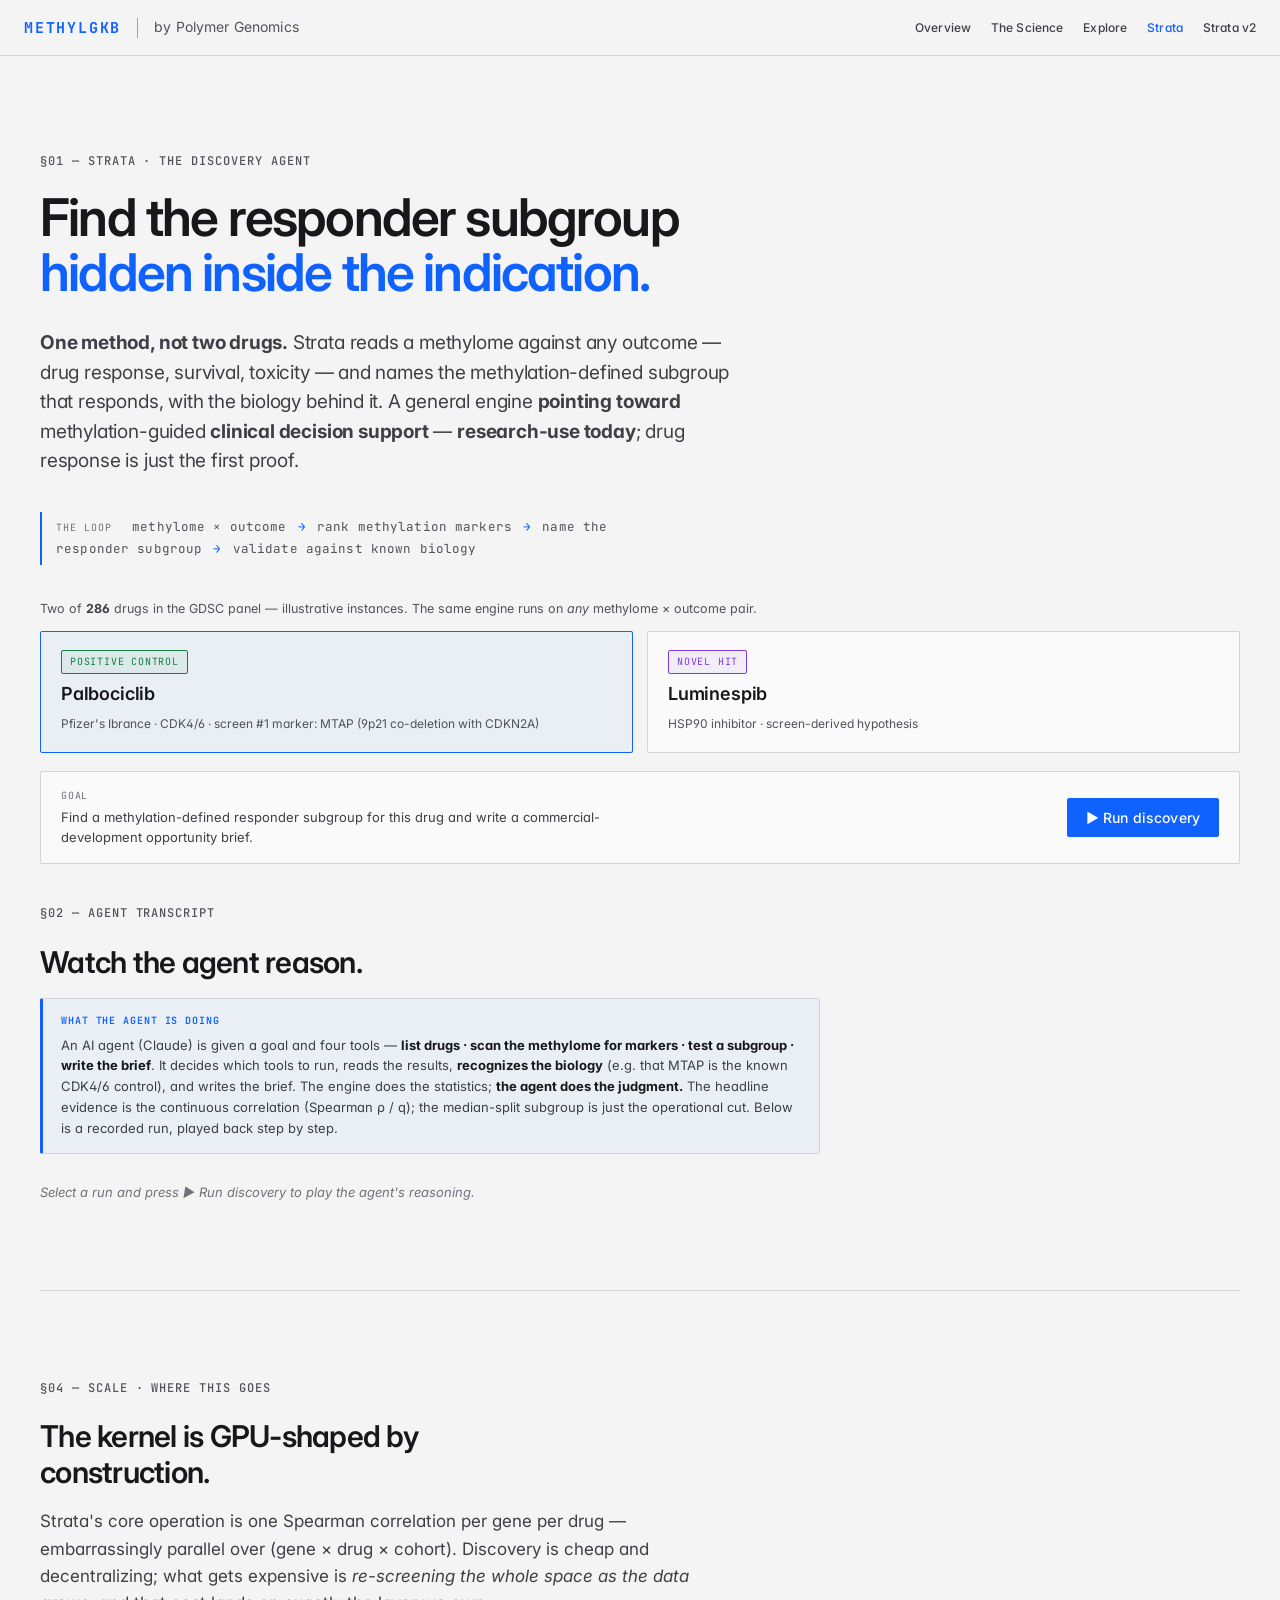
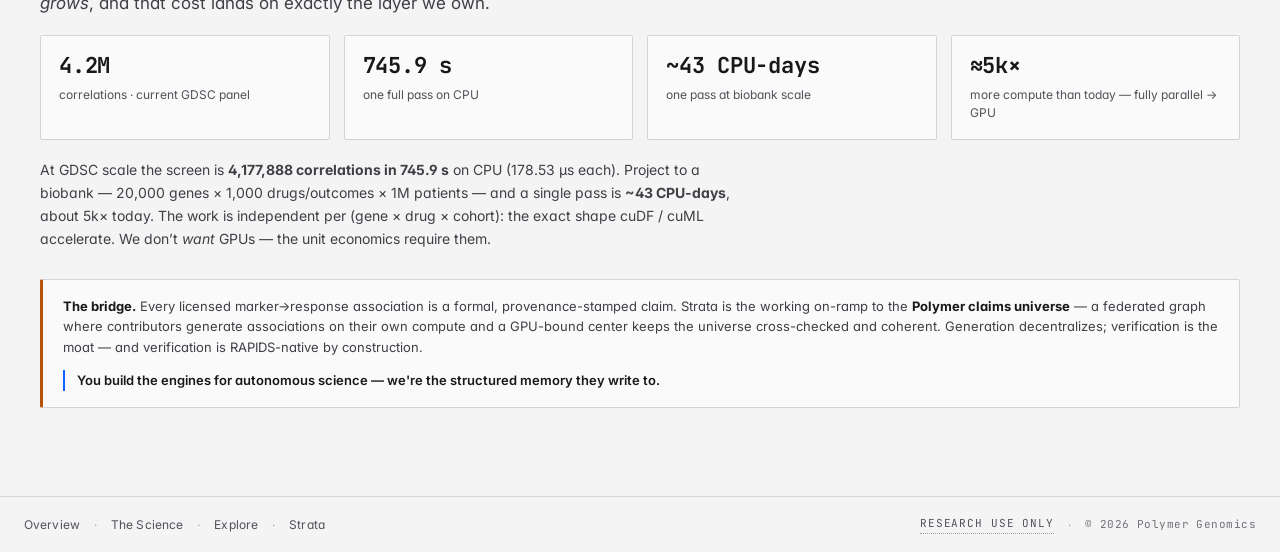
==== site/strata.html @ 20f12a38 "MethylGKB / Strata — Biohack 626 submission Methylation-marker drug-response subgroup discovery (v1)" ====
<!DOCTYPE html>
<html lang="en">
<head>
<meta charset="UTF-8" />
<meta name="viewport" content="width=device-width, initial-scale=1.0" />
<title>Strata — methylation-defined responder subgroups</title>
<meta name="description" content="Strata is MethylGKB's discovery agent: it scans the methylome against a drug's response, recovers the responder subgroup hidden inside a heterogeneous indication, and writes the opportunity brief — live." />
<link rel="preconnect" href="https://fonts.googleapis.com" />
<link rel="preconnect" href="https://fonts.gstatic.com" crossorigin />
<link href="https://fonts.googleapis.com/css2?family=Inter:wght@400;500;600;700&family=JetBrains+Mono:wght@400;500;700&display=swap" rel="stylesheet" />
<link rel="stylesheet" href="styles.css" />
<link rel="stylesheet" href="strata.css" />
</head>
<body>

<header class="site-head">
  <a class="brand" href="index.html">METHYLGKB</a>
  <span class="brand-divider"></span>
  <span class="brand-sub">by Polymer Genomics</span>
  <nav class="site-nav">
    <a class="nav-link" href="index.html">Overview</a>
    <a class="nav-link" href="science.html">The Science</a>
    <a class="nav-link" href="explore.html">Explore</a>
    <a class="nav-link is-active" href="strata.html">Strata</a>
    <a class="nav-link" href="strata-v2.html">Strata v2</a>
  </nav>
</header>

<main>

  <!-- HERO -->
  <section class="wrap hero" style="padding-bottom:40px;">
    <p class="section-marker">§01 — Strata · the discovery agent</p>
    <h1 style="font-size:clamp(34px,5vw,52px);max-width:20ch;">
      Find the responder subgroup <span class="em">hidden inside the indication.</span>
    </h1>
    <p class="lede">
      <strong>One method, not two drugs.</strong> Strata reads a methylome against any
      outcome — drug response, survival, toxicity — and names the methylation-defined
      subgroup that responds, with the biology behind it. A general engine <strong>pointing
      toward</strong> methylation-guided <strong>clinical decision support</strong> —
      <strong>research-use today</strong>; drug response is just the first proof.
    </p>

    <!-- THE METHOD (the loop, named explicitly) -->
    <p class="strata-method">
      <span class="sm-label">the loop</span>
      methylome × outcome
      <span class="sm-arrow">→</span> rank methylation markers
      <span class="sm-arrow">→</span> name the responder subgroup
      <span class="sm-arrow">→</span> validate against known biology
    </p>

    <!-- RUN SELECTOR -->
    <p class="strata-runcap">
      Two of <strong>286</strong> drugs in the GDSC panel — illustrative instances. The same
      engine runs on <em>any</em> methylome × outcome pair.
    </p>
    <div class="strata-runbar" id="runBar" role="tablist" aria-label="Demo runs">
      <button class="strata-runtab is-active" data-run="Palbociclib" role="tab" aria-selected="true">
        <span class="rt-tag rt-tag-control">Positive control</span>
        <span class="rt-name">Palbociclib</span>
        <span class="rt-sub">Pfizer's Ibrance · CDK4/6 · screen #1 marker: MTAP (9p21 co-deletion with CDKN2A)</span>
      </button>
      <button class="strata-runtab" data-run="Luminespib" role="tab" aria-selected="false">
        <span class="rt-tag rt-tag-novel">Novel hit</span>
        <span class="rt-name">Luminespib</span>
        <span class="rt-sub">HSP90 inhibitor · screen-derived hypothesis</span>
      </button>
    </div>

    <div class="strata-runctl">
      <div class="src-goal" id="goalLine"></div>
      <button class="btn btn-primary" id="runBtn">▶ Run discovery</button>
    </div>
  </section>

  <!-- TRANSCRIPT (the agent reasoning, animated) -->
  <section class="wrap section" id="transcriptSection" style="padding-top:0;border-top:none;">
    <p class="section-marker">§02 — Agent transcript</p>
    <h2 class="h2">Watch the agent reason.</h2>
    <div class="agent-explainer">
      <span class="ae-label">What the agent is doing</span>
      <p>
        An AI agent (Claude) is given a goal and four tools —
        <strong>list&nbsp;drugs · scan the methylome for markers · test a subgroup · write the brief</strong>.
        It decides which tools to run, reads the results, <strong>recognizes the biology</strong>
        (e.g. that MTAP is the known CDK4/6 control), and writes the brief.
        The engine does the statistics; <strong>the agent does the judgment.</strong>
        The headline evidence is the continuous correlation (Spearman&nbsp;&rho;&nbsp;/&nbsp;q); the
        median-split subgroup is just the operational cut. Below is a recorded run, played back step by step.
      </p>
    </div>
    <div class="transcript" id="transcript" aria-live="polite"></div>
  </section>

  <!-- FIGURES + MARKERS + BRIEF (revealed after the transcript) -->
  <section class="wrap section" id="resultsSection" hidden>
    <p class="section-marker">§03 — What the screen found</p>
    <h2 class="h2">Figures, markers, and the brief.</h2>

    <div class="fig-grid" id="figGrid"></div>

    <div class="strata-cols">
      <div class="strata-col">
        <h3 class="h3" style="margin-top:8px;">Top response markers</h3>
        <p class="body" style="margin-bottom:14px;">
          Per-gene methylation Spearman-correlated against drug AUC (lower AUC = more sensitive).
          A negative rho means methylation marks sensitivity. FDR q &lt; 0.1.
        </p>
        <div class="marker-table-wrap">
          <table class="marker-table" id="markerTable">
            <thead><tr><th>Gene</th><th class="num">rho</th><th class="num">q-value</th></tr></thead>
            <tbody></tbody>
          </table>
        </div>
      </div>
      <div class="strata-col">
        <h3 class="h3" style="margin-top:8px;">Opportunity brief</h3>
        <p class="body" style="margin-bottom:14px;">
          Generated by the agent in a portfolio-ROI framing — the artifact a business-development team reads.
        </p>
        <div class="brief" id="brief"></div>
      </div>
    </div>

    <div class="note" style="margin-top:36px;">
      <strong>Illustrative prototype — research use only.</strong> Markers are derived from the GDSC
      cell-line screen; novel hits are <em>screen-derived hypotheses</em>, not validated companion
      diagnostics. Their credibility comes from the same unbiased screen recovering the known
      9p21 / MTAP–CDKN2A → palbociclib positive control: MTAP is the screen's #1 marker
      (CDKN2A's co-deleted 9p21 neighbor), and CDKN2A itself is recovered deeper in the ranked
      list — see the canonical-biomarker check below the marker table. Not for clinical decision-making.
    </div>

    <div class="hero-actions" style="margin-top:28px;">
      <a class="btn btn-secondary" href="science.html">The evidence</a>
    </div>
  </section>

  <!-- SCALE / NVIDIA -->
  <section class="wrap section" id="scaleSection">
    <p class="section-marker">§04 — Scale · where this goes</p>
    <h2 class="h2">The kernel is GPU-shaped by construction.</h2>
    <p class="lead" style="margin-bottom:18px;">
      Strata's core operation is one Spearman correlation per gene per drug —
      embarrassingly parallel over (gene × drug × cohort). Discovery is cheap and
      decentralizing; what gets expensive is <em>re-screening the whole space as the
      data grows</em>, and that cost lands on exactly the layer we own.
    </p>
    <div class="scale-grid" id="scaleGrid"></div>
    <p class="body" id="scaleProse" style="margin-top:18px;"></p>
    <div class="note scale-note">
      <strong>The bridge.</strong> Every licensed marker→response association is a
      formal, provenance-stamped claim. Strata is the working on-ramp to the
      <strong>Polymer claims universe</strong> — a federated graph where contributors
      generate associations on their own compute and a GPU-bound center keeps the
      universe cross-checked and coherent. Generation decentralizes; verification is
      the moat — and verification is RAPIDS-native by construction.
      <span class="scale-line">You build the engines for autonomous science — we're the structured memory they write to.</span>
    </div>
  </section>

</main>

<footer class="site-foot">
  <div class="foot-links">
    <a href="index.html">Overview</a>
    <span class="foot-dot">·</span>
    <a href="science.html">The Science</a>
    <span class="foot-dot">·</span>
    <a href="explore.html">Explore</a>
    <span class="foot-dot">·</span>
    <a href="strata.html">Strata</a>
  </div>
  <div class="foot-meta">
    <a class="ruo" href="#" title="Not for clinical or diagnostic use. Prototype. Data provided as-is.">Research use only</a>
    <span class="foot-dot">·</span>
    <span class="copy">© 2026 Polymer Genomics</span>
  </div>
</footer>

<script src="strata.js"></script>
</body>
</html>
---- site/styles.css ----
/* ──────────────────────────────────────────────────────────────────
   MethylGKB — by Polymer Genomics
   Aesthetic ported verbatim from polymerbio.org (D2: IBM Carbon ×
   Bloomberg Reference). Light-gray canvas, electric blue, hairline
   rules, Inter + JetBrains Mono, 2px radii, mono §-markers.
   Tokens mirror viewer/src/config/theme.ts + globals.css exactly.
   ────────────────────────────────────────────────────────────────── */

:root {
  /* Foundation — D2 light mode (verbatim) */
  --bg-primary:  #F4F4F5;
  --bg-elevated: #FAFAFA;
  --bg-deep:     #EBEBED;
  --bg-white:    #FFFFFF;

  --border-subtle:  #D4D4D8;
  --border-default: #E4E4E7;
  --border-strong:  #A1A1AA;

  --text-primary:   #18181B;
  --text-secondary: #3F3F46;
  --text-tertiary:  #52525B;
  --text-muted:     #71717A;
  --text-faint:     #A1A1AA;

  --primary:        #0F62FE;   /* IBM Carbon Blue 60 — the signature */
  --primary-hover:  #0043CE;
  --primary-active: #002D9C;

  /* Data-encoding colors (verbatim from viewer) — the methylation beta scale */
  --cpg-teal:        #08A097;  /* COLOR.layer.cpg_sites — unmethylated, β≈0 */
  --methyl-rose:     #BE123C;  /* COLOR.layer.methylation_atlas — methylated, β≈1 */
  --accent-amber:    #B45309;
  --accent-violet:   #7C3AED;

  --font-sans: var(--font-inter), -apple-system, BlinkMacSystemFont, 'SF Pro Text',
    'Segoe UI', Roboto, Helvetica, Arial, sans-serif;
  --font-mono: 'JetBrains Mono', 'SF Mono', 'Fira Code', monospace;

  --maxw: 1200px;
  --header-h: 56px;
}

/* next/font isn't here; load the same families from Google Fonts (see <link> in HTML).
   Expose the variable name the token stack expects. */
:root { --font-inter: 'Inter'; }

* { box-sizing: border-box; }

html, body {
  margin: 0;
  background-color: var(--bg-primary);
  color: var(--text-primary);
  font-family: var(--font-sans);
  font-feature-settings: 'cv02', 'cv03', 'cv04', 'cv11';
  -webkit-font-smoothing: antialiased;
  -moz-osx-font-smoothing: grayscale;
  text-rendering: optimizeLegibility;
  line-height: 1.6;
}
body { min-height: 100vh; }

a { color: inherit; }

::selection { background-color: rgba(15, 98, 254, 0.18); color: var(--text-primary); }

*:focus-visible { outline: 2px solid var(--primary); outline-offset: 2px; }
*:focus:not(:focus-visible) { outline: none; }

::-webkit-scrollbar { width: 6px; height: 6px; }
::-webkit-scrollbar-track { background: var(--bg-primary); }
::-webkit-scrollbar-thumb { background: var(--border-default); }
::-webkit-scrollbar-thumb:hover { background: var(--border-strong); }

.mono { font-family: var(--font-mono); }
.tabular { font-variant-numeric: tabular-nums; }

/* ── Section marker — §01 — INTRODUCTION ──────────────────────────── */
.section-marker {
  font-family: var(--font-mono);
  font-size: 12px;
  font-weight: 500;
  letter-spacing: 0.08em;
  text-transform: uppercase;
  color: var(--text-tertiary);
  margin: 0 0 20px;
}

/* ── Layout shell ─────────────────────────────────────────────────── */
.wrap { max-width: var(--maxw); margin: 0 auto; padding: 0 24px; }
.section { padding: 88px 0; border-top: 1px solid var(--border-subtle); }
.section:first-of-type { border-top: none; }

/* ── Header ───────────────────────────────────────────────────────── */
.site-head {
  height: var(--header-h);
  display: flex;
  align-items: center;
  padding: 0 24px;
  background-color: var(--bg-primary);
  border-bottom: 1px solid var(--border-subtle);
  position: sticky;
  top: 0;
  z-index: 100;
}
.brand {
  color: var(--primary);
  font-family: var(--font-mono);
  font-size: 15px;
  font-weight: 700;
  letter-spacing: 0.12em;
  text-decoration: none;
  white-space: nowrap;
  flex-shrink: 0;
}
.brand-divider {
  width: 1px; height: 20px;
  background-color: var(--border-strong);
  margin: 0 16px;
  flex-shrink: 0;
}
.brand-sub {
  color: var(--text-tertiary);
  font-size: 14px;
  letter-spacing: 0.01em;
  white-space: nowrap;
}
.site-nav {
  margin-left: auto;
  display: flex;
  align-items: center;
  gap: 20px;
}
.nav-link {
  color: var(--text-secondary);
  font-size: 12px;
  font-weight: 500;
  letter-spacing: 0.01em;
  text-decoration: none;
  white-space: nowrap;
  transition: color 0.15s;
}
.nav-link:hover, .nav-link.is-active { color: var(--primary); }

/* ── Buttons ──────────────────────────────────────────────────────── */
.btn {
  display: inline-flex;
  align-items: center;
  gap: 8px;
  font-family: var(--font-sans);
  font-size: 14px;
  font-weight: 500;
  letter-spacing: 0.01em;
  text-decoration: none;
  padding: 10px 18px;
  border-radius: 2px;
  cursor: pointer;
  white-space: nowrap;
  transition: background-color 0.15s, border-color 0.15s, color 0.15s;
}
.btn-primary { background-color: var(--primary); color: var(--bg-white); border: 1px solid var(--primary); }
.btn-primary:hover { background-color: var(--primary-hover); border-color: var(--primary-hover); }
.btn-secondary { background-color: var(--bg-elevated); color: var(--primary); border: 1px solid var(--border-strong); }
.btn-secondary:hover { border-color: var(--primary); }
.btn-sm { padding: 7px 14px; font-size: 12px; }

/* ── Hero ─────────────────────────────────────────────────────────── */
.hero { padding: 96px 0 72px; }
.hero h1 {
  font-size: clamp(40px, 6vw, 64px);
  line-height: 1.05;
  letter-spacing: -0.035em;
  font-weight: 600;
  margin: 0 0 28px;
  max-width: 18ch;
}
.hero h1 .em { color: var(--primary); }
.hero .lede {
  font-size: 19px;
  line-height: 1.55;
  letter-spacing: -0.01em;
  color: var(--text-secondary);
  max-width: 60ch;
  margin: 0 0 36px;
}
.hero-actions { display: flex; gap: 12px; flex-wrap: wrap; }

/* ── Beta strip (the methylation track motif) ─────────────────────── */
.beta-strip {
  margin-top: 56px;
  border: 1px solid var(--border-subtle);
  border-radius: 2px;
  background: var(--bg-elevated);
  padding: 22px 24px 18px;
}
.beta-strip-head {
  display: flex; justify-content: space-between; align-items: baseline;
  margin-bottom: 18px;
}
.beta-strip-title {
  font-family: var(--font-mono); font-size: 11px; letter-spacing: 0.08em;
  text-transform: uppercase; color: var(--text-tertiary);
}
.beta-track {
  display: flex; align-items: flex-end; gap: 0;
  height: 60px; position: relative;
}
.cpg {
  flex: 1 1 0;
  display: flex; flex-direction: column; align-items: center; justify-content: flex-end;
  height: 100%;
}
.cpg .stem { width: 1px; background: var(--border-strong); flex: 1 1 auto; }
.cpg .dot {
  width: 11px; height: 11px; border-radius: 50%;
  border: 1.5px solid var(--cpg-teal);
  background: var(--bg-elevated);
  transform: scale(0);
  animation: cpgpop 0.5s cubic-bezier(.2,.8,.2,1) forwards;
}
@keyframes cpgpop { to { transform: scale(1); } }
.beta-scale {
  margin-top: 16px; height: 6px; border-radius: 2px;
  background: linear-gradient(90deg, var(--cpg-teal), var(--accent-amber), var(--methyl-rose));
}
.beta-scale-labels {
  display: flex; justify-content: space-between; margin-top: 6px;
  font-family: var(--font-mono); font-size: 10px; letter-spacing: 0.04em;
  color: var(--text-muted);
}

/* ── Metrics row (Bloomberg reference) ────────────────────────────── */
.metrics {
  display: grid; grid-template-columns: repeat(3, 1fr);
  border: 1px solid var(--border-subtle); border-radius: 2px;
  background: var(--bg-elevated);
  overflow: hidden;
}
.metric { padding: 28px 26px; border-left: 1px solid var(--border-subtle); }
.metric:first-child { border-left: none; }
.metric .val {
  font-size: 44px; line-height: 1.05; letter-spacing: -0.03em; font-weight: 600;
  font-variant-numeric: tabular-nums;
}
.metric .val.teal { color: var(--cpg-teal); }
.metric .val.rose { color: var(--methyl-rose); }
.metric .val.blue { color: var(--primary); }
.metric .label {
  margin-top: 12px; font-size: 13px; line-height: 1.5; color: var(--text-secondary);
}
.metric .src {
  margin-top: 8px; font-family: var(--font-mono); font-size: 10px;
  letter-spacing: 0.04em; color: var(--text-muted); text-transform: uppercase;
}

/* ── Eyebrow + heading blocks ─────────────────────────────────────── */
.h2 { font-size: 30px; line-height: 1.2; letter-spacing: -0.025em; font-weight: 600; margin: 0 0 18px; max-width: 26ch; }
.h3 { font-size: 17px; line-height: 1.4; letter-spacing: -0.01em; font-weight: 600; margin: 0 0 8px; }
.lead { font-size: 17px; line-height: 1.6; color: var(--text-secondary); max-width: 64ch; }
.muted { color: var(--text-muted); }
.body { font-size: 14px; line-height: 1.65; color: var(--text-secondary); max-width: 70ch; }
.body p { margin: 0 0 16px; }

/* ── Cards grid ───────────────────────────────────────────────────── */
.cards { display: grid; grid-template-columns: repeat(3, 1fr); gap: 16px; margin-top: 40px; }
.card {
  background: var(--bg-elevated);
  border: 1px solid var(--border-subtle);
  border-radius: 2px;
  padding: 24px;
  text-decoration: none;
  display: flex; flex-direction: column;
  transition: border-color 0.18s, transform 0.18s;
}
a.card:hover { border-color: var(--primary); transform: translateY(-2px); }
.card .kicker {
  font-family: var(--font-mono); font-size: 11px; letter-spacing: 0.08em;
  text-transform: uppercase; color: var(--text-tertiary); margin-bottom: 14px;
}
.card p { font-size: 14px; line-height: 1.6; color: var(--text-secondary); margin: 0; }
.card .go {
  margin-top: 18px; font-size: 13px; font-weight: 500; color: var(--primary);
}

/* ── Two-column compare (problem) ─────────────────────────────────── */
.compare { display: grid; grid-template-columns: 1fr 1fr; gap: 16px; margin-top: 40px; }
.panel {
  border: 1px solid var(--border-subtle); border-radius: 2px;
  background: var(--bg-elevated); padding: 28px;
}
.panel.muted-panel { background: var(--bg-deep); }
.panel .tag {
  font-family: var(--font-mono); font-size: 11px; letter-spacing: 0.08em;
  text-transform: uppercase; margin-bottom: 14px;
}
.tag.dim { color: var(--text-muted); }
.tag.live { color: var(--primary); }

/* ── Module rows (hairline-divided list, hover indent) ────────────── */
.rows { border: 1px solid var(--border-subtle); border-radius: 2px; overflow: hidden; background: var(--bg-elevated); margin-top: 32px; }
.row {
  display: grid; grid-template-columns: 1fr auto; align-items: center; gap: 16px;
  padding: 18px 22px;
  border-top: 1px solid var(--border-subtle);
  text-decoration: none; color: inherit;
  transition: padding-left 0.18s ease, background-color 0.18s ease;
}
.row:first-child { border-top: none; }
.row:hover { padding-left: 30px; background-color: rgba(15, 98, 254, 0.04); }
.row .row-main { display: flex; flex-direction: column; gap: 4px; }
.row .row-name { font-size: 15px; font-weight: 500; color: var(--text-primary); }
.row .row-desc { font-size: 13px; color: var(--text-tertiary); }
.row .row-meta { font-family: var(--font-mono); font-size: 12px; color: var(--text-muted); letter-spacing: 0.02em; }
.row .row-arrow { color: var(--text-faint); transition: color 0.18s, transform 0.18s; }
.row:hover .row-arrow { color: var(--primary); transform: translateX(4px); }

/* ── Claim card (the data shape) ──────────────────────────────────── */
.claim {
  border: 1px solid var(--border-subtle); border-radius: 2px; background: var(--bg-white);
  font-family: var(--font-mono); font-size: 13px; overflow: hidden;
}
.claim-head {
  background: var(--bg-deep); padding: 12px 18px; border-bottom: 1px solid var(--border-subtle);
  font-size: 11px; letter-spacing: 0.08em; text-transform: uppercase; color: var(--text-tertiary);
  display: flex; justify-content: space-between;
}
.claim-body { padding: 18px; display: grid; gap: 12px; }
.kv { display: grid; grid-template-columns: 140px 1fr; gap: 14px; align-items: baseline; }
.kv .k { color: var(--text-muted); text-transform: uppercase; font-size: 11px; letter-spacing: 0.06em; }
.kv .v { color: var(--text-primary); }
.kv .v .hl { color: var(--primary); }

/* ── Badges ───────────────────────────────────────────────────────── */
.badge {
  display: inline-flex; align-items: center; gap: 6px;
  font-family: var(--font-mono); font-size: 11px; letter-spacing: 0.04em;
  padding: 3px 9px; border-radius: 2px; border: 1px solid;
}
.badge.licensed { color: #15803D; border-color: #15803D; background: rgba(21,128,61,0.06); }
.badge.contradict { color: var(--methyl-rose); border-color: var(--methyl-rose); background: rgba(190,18,60,0.06); }
.badge.grade { color: var(--primary); border-color: var(--primary); background: rgba(15,98,254,0.06); }

/* ── Code block ───────────────────────────────────────────────────── */
.code {
  border: 1px solid var(--border-subtle); border-radius: 2px;
  background: #1A1A1F; color: #E4E4E7;
  font-family: var(--font-mono); font-size: 13px; line-height: 1.7;
  padding: 20px 22px; overflow-x: auto; margin-top: 24px;
}
.code .cmt { color: #71717A; }
.code .key { color: #6CB2FF; }
.code .str { color: #5FD0B0; }
.code .num { color: #E8A35C; }

/* ── References ───────────────────────────────────────────────────── */
.refs { margin-top: 28px; display: grid; gap: 0; border-top: 1px solid var(--border-subtle); }
.ref {
  display: grid; grid-template-columns: auto 1fr; gap: 16px;
  padding: 14px 0; border-bottom: 1px solid var(--border-subtle);
  font-size: 13px; color: var(--text-secondary); text-decoration: none;
}
.ref .n { font-family: var(--font-mono); font-size: 11px; color: var(--text-muted); }
.ref:hover .ref-title { color: var(--primary); }
.ref .ref-cite { color: var(--text-muted); }

/* ── Note / disclaimer ────────────────────────────────────────────── */
.note {
  margin-top: 32px; padding: 16px 20px;
  border: 1px solid var(--border-subtle); border-left: 3px solid var(--accent-amber);
  border-radius: 2px; background: var(--bg-elevated);
  font-size: 13px; line-height: 1.6; color: var(--text-secondary);
}
.note strong { color: var(--text-primary); }

/* ── Patient report ───────────────────────────────────────────────── */
.report-ctrl {
  margin-top: 44px;
  display: flex; align-items: center; justify-content: space-between; gap: 24px; flex-wrap: wrap;
  border: 1px solid var(--border-subtle); border-radius: 2px; background: var(--bg-elevated);
  padding: 22px 24px;
}
.rc-spec { display: grid; grid-template-columns: auto 1fr; gap: 6px 16px; align-items: baseline; }
.rc-spec .rc-k { font-family: var(--font-mono); font-size: 11px; letter-spacing: 0.06em; text-transform: uppercase; color: var(--text-muted); }
.rc-spec .rc-v { font-size: 14px; color: var(--text-primary); }

.scan {
  margin-top: 24px; position: relative; overflow: hidden;
  border: 1px solid var(--border-subtle); border-radius: 2px; background: var(--bg-elevated);
  padding: 22px 24px 18px;
}
.scan-head { display: flex; justify-content: space-between; align-items: baseline; margin-bottom: 16px; }
.scan-sweep {
  position: absolute; top: 0; bottom: 0; width: 32%; left: -32%;
  background: linear-gradient(90deg, transparent, rgba(15,98,254,0.10), rgba(15,98,254,0.18), transparent);
  border-right: 1px solid var(--primary);
  pointer-events: none;
}
@keyframes sweep { from { left: -32%; } to { left: 100%; } }

.report-summary { margin-top: 8px; }

.rec-list { margin-top: 28px; border: 1px solid var(--border-subtle); border-radius: 2px; overflow: hidden; background: var(--bg-elevated); }
.rec { border-top: 1px solid var(--border-subtle); }
.rec:first-child { border-top: none; }
.rec-head {
  width: 100%; cursor: pointer; text-align: left;
  display: grid; grid-template-columns: 132px 1fr minmax(220px, 1.2fr) auto auto;
  align-items: center; gap: 18px;
  padding: 18px 22px; background: transparent; border: none; font: inherit; color: inherit;
  transition: background-color 0.15s;
}
.rec-head:hover { background-color: rgba(15, 98, 254, 0.04); }
.rec.is-open .rec-head { background-color: rgba(15, 98, 254, 0.04); }
.rec-call {
  justify-self: start;
  font-family: var(--font-mono); font-size: 11px; letter-spacing: 0.04em;
  padding: 4px 10px; border-radius: 2px; border: 1px solid; white-space: nowrap;
}
.rec-call.favorable { color: #15803D; border-color: #15803D; background: rgba(21,128,61,0.06); }
.rec-call.caution   { color: var(--accent-amber); border-color: var(--accent-amber); background: rgba(180,83,9,0.06); }
.rec-call.avoid     { color: var(--methyl-rose); border-color: var(--methyl-rose); background: rgba(190,18,60,0.07); }
.rec-call.monitor   { color: var(--primary); border-color: var(--primary); background: rgba(15,98,254,0.06); }
.rec-main { display: flex; flex-direction: column; gap: 3px; min-width: 0; }
.rec-drug { font-size: 16px; font-weight: 600; color: var(--text-primary); }
.rec-cls { font-size: 12px; color: var(--text-tertiary); }
.rec-signal { display: flex; align-items: center; gap: 10px; min-width: 0; }
.readout-dot { width: 12px; height: 12px; border-radius: 50%; border: 1.5px solid; flex-shrink: 0; }
.rec-locus { font-size: 13px; color: var(--text-secondary); white-space: nowrap; overflow: hidden; text-overflow: ellipsis; }
.rec-beta { font-size: 12px; color: var(--text-muted); white-space: nowrap; }
.rec-chev { color: var(--text-faint); transition: transform 0.18s; justify-self: end; }
.rec.is-open .rec-chev { transform: rotate(180deg); color: var(--primary); }
.rec-detail { padding: 4px 22px 22px; }
.rec-note { font-size: 14px; line-height: 1.6; color: var(--text-secondary); margin: 0; max-width: 80ch; }

@media (max-width: 880px) {
  .rec-head { grid-template-columns: auto 1fr auto; gap: 12px; }
  .rec-signal, .rec-grade { grid-column: 1 / -1; }
  .rec-chev { display: none; }
  .report-ctrl { flex-direction: column; align-items: stretch; }
}
@media (prefers-reduced-motion: reduce) { .scan-sweep { display: none; } }

/* ── Footer ───────────────────────────────────────────────────────── */
.site-foot {
  background: var(--bg-primary);
  border-top: 1px solid var(--border-subtle);
  padding: 18px 24px;
  display: flex; align-items: center; justify-content: space-between; flex-wrap: wrap; gap: 14px;
  margin-top: 0;
}
.foot-links { display: flex; align-items: center; gap: 14px; flex-wrap: wrap; }
.foot-links a { color: var(--text-tertiary); font-size: 12px; text-decoration: none; letter-spacing: 0.01em; transition: color 0.15s; }
.foot-links a:hover { color: var(--primary); }
.foot-dot { color: var(--border-strong); font-size: 12px; }
.foot-meta { display: flex; align-items: center; gap: 14px; }
.ruo {
  color: var(--text-tertiary); font-family: var(--font-mono); font-size: 11px;
  letter-spacing: 0.08em; text-transform: uppercase; text-decoration: none;
  border-bottom: 1px dotted var(--text-faint);
}
.copy { color: var(--text-muted); font-family: var(--font-mono); font-size: 11px; letter-spacing: 0.04em; }

/* ── Responsive ───────────────────────────────────────────────────── */
@media (max-width: 880px) {
  .metrics, .cards, .compare { grid-template-columns: 1fr; }
  .metric { border-left: none; border-top: 1px solid var(--border-subtle); }
  .metric:first-child { border-top: none; }
  .brand-divider, .brand-sub { display: none; }
  .site-nav { gap: 14px; }
  .kv { grid-template-columns: 1fr; gap: 4px; }
}
@media (prefers-reduced-motion: reduce) {
  .cpg .dot { animation: none; transform: scale(1); }
  a.card:hover { transform: none; }
}
---- site/strata.css ----
/* ──────────────────────────────────────────────────────────────────
   Strata — the discovery-agent demo surface.
   Strata-specific styles only; inherits all tokens + base classes from
   styles.css (D2: IBM Carbon × Bloomberg). No new colors introduced.
   ────────────────────────────────────────────────────────────────── */

/* ── Run selector (two tabs) ──────────────────────────────────────── */
.strata-runbar {
  margin-top: 40px;
  display: grid; grid-template-columns: 1fr 1fr; gap: 14px;
}
.strata-runtab {
  text-align: left; cursor: pointer; font: inherit; color: inherit;
  background: var(--bg-elevated);
  border: 1px solid var(--border-subtle); border-radius: 2px;
  padding: 18px 20px;
  display: flex; flex-direction: column; gap: 6px;
  transition: border-color 0.18s, background-color 0.18s, transform 0.18s;
}
.strata-runtab:hover { border-color: var(--primary); transform: translateY(-2px); }
.strata-runtab.is-active { border-color: var(--primary); background: rgba(15, 98, 254, 0.04); }
.rt-tag {
  font-family: var(--font-mono); font-size: 10px; letter-spacing: 0.08em;
  text-transform: uppercase; padding: 3px 8px; border-radius: 2px; border: 1px solid;
  align-self: flex-start;
}
.rt-tag-control { color: #15803D; border-color: #15803D; background: rgba(21,128,61,0.06); }
.rt-tag-novel   { color: var(--accent-violet); border-color: var(--accent-violet); background: rgba(124,58,237,0.06); }
.rt-name { font-size: 18px; font-weight: 600; color: var(--text-primary); letter-spacing: -0.01em; }
.rt-sub  { font-size: 12px; color: var(--text-tertiary); }

/* ── The method (the loop), named explicitly under the lede ───────── */
.strata-method {
  margin-top: 22px; font-family: var(--font-mono); font-size: 12.5px;
  color: var(--text-tertiary); line-height: 1.8; letter-spacing: 0.01em;
  border-left: 2px solid var(--primary); padding: 4px 0 4px 14px; max-width: 80ch;
}
.strata-method .sm-label {
  text-transform: uppercase; font-size: 10px; letter-spacing: 0.1em;
  color: var(--text-muted); margin-right: 12px;
}
.strata-method .sm-arrow { color: var(--primary); margin: 0 3px; }

/* ── Caption that reframes the two demo drugs as instances ────────── */
.strata-runcap { margin: 34px 0 0; font-size: 12.5px; line-height: 1.6; color: var(--text-tertiary); }
.strata-runcap strong { color: var(--text-secondary); }
.strata-runcap + .strata-runbar { margin-top: 12px; }

/* ── Run control row ──────────────────────────────────────────────── */
.strata-runctl {
  margin-top: 18px;
  display: flex; align-items: center; justify-content: space-between; gap: 20px; flex-wrap: wrap;
  border: 1px solid var(--border-subtle); border-radius: 2px; background: var(--bg-elevated);
  padding: 16px 20px;
}
.src-goal {
  font-size: 13px; line-height: 1.55; color: var(--text-secondary);
  max-width: 70ch; min-width: 0;
}
.src-goal .gk {
  font-family: var(--font-mono); font-size: 10px; letter-spacing: 0.08em;
  text-transform: uppercase; color: var(--text-muted); display: block; margin-bottom: 4px;
}

/* ── "What the agent is doing" caption above the transcript ───────── */
.agent-explainer {
  background: rgba(15, 98, 254, 0.04);
  border: 1px solid var(--border-subtle); border-left: 3px solid var(--primary);
  border-radius: 2px; padding: 14px 18px; margin: 6px 0 4px; max-width: 78ch;
}
.agent-explainer .ae-label {
  font-family: var(--font-mono); font-size: 10px; letter-spacing: 0.09em;
  text-transform: uppercase; color: var(--primary); font-weight: 600;
  display: block; margin-bottom: 6px;
}
.agent-explainer p { margin: 0; font-size: 13px; line-height: 1.6; color: var(--text-secondary); }
.agent-explainer strong { color: var(--text-primary); }

/* ── Transcript ───────────────────────────────────────────────────── */
.transcript { margin-top: 28px; display: flex; flex-direction: column; gap: 12px; }
.transcript:empty::after {
  content: "Select a run and press ▶ Run discovery to play the agent's reasoning.";
  color: var(--text-muted); font-size: 13px; font-style: italic;
}

.t-step {
  border: 1px solid var(--border-subtle); border-radius: 2px;
  opacity: 0; transform: translateY(6px);
  animation: tstep-in 0.4s cubic-bezier(.2,.8,.2,1) forwards;
}
@keyframes tstep-in { to { opacity: 1; transform: translateY(0); } }

.t-label {
  font-family: var(--font-mono); font-size: 10px; letter-spacing: 0.08em;
  text-transform: uppercase; color: var(--text-muted);
  padding: 8px 16px 0;
}

/* thought */
.t-thought { background: var(--bg-elevated); }
.t-thought .t-body {
  padding: 6px 16px 14px; font-size: 14px; line-height: 1.6; color: var(--text-secondary);
}
.t-thought .t-label { color: var(--primary); }

/* tool call — terminal style */
.t-call {
  background: #1A1A1F; border-color: #1A1A1F;
  font-family: var(--font-mono); font-size: 13px; line-height: 1.6;
}
.t-call .t-label { color: #71717A; padding-top: 12px; }
.t-call .t-cmd { padding: 4px 16px 14px; color: #E4E4E7; word-break: break-word; }
.t-call .t-fn { color: #6CB2FF; }
.t-call .t-arg-k { color: #5FD0B0; }
.t-call .t-arg-v { color: #E8A35C; }
.t-call .t-paren { color: #A1A1AA; }

/* tool result */
.t-result { background: var(--bg-white); }
.t-result .t-label { color: var(--cpg-teal); }
.t-result .t-body { padding: 6px 16px 14px; font-size: 13px; line-height: 1.6; color: var(--text-secondary); }
.t-result .res-markers { display: flex; flex-wrap: wrap; gap: 8px; }
.t-result .res-chip {
  font-family: var(--font-mono); font-size: 12px;
  border: 1px solid var(--border-subtle); border-radius: 2px;
  padding: 4px 9px; background: var(--bg-elevated);
}
.t-result .res-chip .g { color: var(--text-primary); font-weight: 500; }
.t-result .res-chip .m { color: var(--text-muted); }
.t-result .res-chip.is-control { border-color: #15803D; background: rgba(21,128,61,0.05); }
.t-result .res-kv {
  display: grid; grid-template-columns: 160px 1fr; gap: 6px 14px; align-items: baseline;
  font-family: var(--font-mono); font-size: 12px;
}
.t-result .res-kv .rk { color: var(--text-muted); text-transform: uppercase; font-size: 10px; letter-spacing: 0.06em; }
.t-result .res-kv .rv { color: var(--text-primary); }

.t-cursor {
  display: inline-block; width: 8px; height: 14px;
  background: var(--primary); vertical-align: -2px; margin-left: 4px;
  animation: blink 1s steps(2) infinite;
}
@keyframes blink { 50% { opacity: 0; } }

/* ── Figures ──────────────────────────────────────────────────────── */
.fig-grid { display: grid; grid-template-columns: repeat(3, 1fr); gap: 16px; margin: 28px 0 8px; }
.fig {
  border: 1px solid var(--border-subtle); border-radius: 2px; background: var(--bg-white);
  overflow: hidden; display: flex; flex-direction: column;
}
.fig-cap {
  font-family: var(--font-mono); font-size: 11px; letter-spacing: 0.06em; text-transform: uppercase;
  color: var(--text-tertiary); padding: 12px 16px; border-bottom: 1px solid var(--border-subtle);
  background: var(--bg-deep);
}
.fig img { width: 100%; height: auto; display: block; background: #fff; }

/* ── Two-column results (markers | brief) ─────────────────────────── */
.strata-cols { display: grid; grid-template-columns: 0.85fr 1.15fr; gap: 28px; margin-top: 40px; }
.strata-col { min-width: 0; }

.marker-table-wrap {
  border: 1px solid var(--border-subtle); border-radius: 2px; overflow: hidden; background: var(--bg-elevated);
}
.marker-table { width: 100%; border-collapse: collapse; font-family: var(--font-mono); font-size: 13px; }
.marker-table th {
  text-align: left; font-size: 10px; letter-spacing: 0.06em; text-transform: uppercase;
  color: var(--text-muted); font-weight: 500; padding: 10px 16px;
  background: var(--bg-deep); border-bottom: 1px solid var(--border-subtle);
}
.marker-table th.num, .marker-table td.num { text-align: right; font-variant-numeric: tabular-nums; }
.marker-table td { padding: 9px 16px; border-top: 1px solid var(--border-subtle); color: var(--text-secondary); }
.marker-table tbody tr:first-child td { border-top: none; }
.marker-table tr.is-control td { background: rgba(21,128,61,0.05); }
.marker-table .gene { color: var(--text-primary); font-weight: 500; }
.marker-table .ctrl-flag { color: #15803D; font-size: 10px; letter-spacing: 0.04em; }
.marker-table td.num.neg { color: var(--cpg-teal); }

/* ── Brief (rendered markdown) ────────────────────────────────────── */
.brief {
  border: 1px solid var(--border-subtle); border-radius: 2px; background: var(--bg-white);
  padding: 22px 24px; font-size: 14px; line-height: 1.65; color: var(--text-secondary);
}
.brief h1 { font-size: 19px; line-height: 1.3; letter-spacing: -0.01em; font-weight: 600; color: var(--text-primary); margin: 0 0 14px; }
.brief h2 { font-size: 15px; font-weight: 600; color: var(--text-primary); margin: 20px 0 8px; }
.brief p { margin: 0 0 14px; }
.brief p:last-child { margin-bottom: 0; }
.brief strong { color: var(--text-primary); }
.brief code { font-family: var(--font-mono); font-size: 12px; background: var(--bg-deep); padding: 1px 5px; border-radius: 2px; color: var(--text-primary); }

/* ── Scale / NVIDIA section ───────────────────────────────────────── */
.scale-grid { display: grid; grid-template-columns: repeat(4, 1fr); gap: 14px; margin-top: 8px; }
.scale-stat {
  border: 1px solid var(--border-subtle); border-radius: 2px; background: var(--bg-elevated);
  padding: 18px 18px; display: flex; flex-direction: column; gap: 8px;
}
.scale-stat .ss-n {
  font-family: var(--font-mono); font-size: 22px; font-weight: 700;
  color: var(--text-primary); letter-spacing: -0.01em; line-height: 1.1;
}
.scale-stat .ss-l { font-size: 12px; line-height: 1.45; color: var(--text-tertiary); }
#scaleProse { max-width: 78ch; }
.scale-note { margin-top: 28px; }
.scale-note .scale-line {
  display: block; margin-top: 12px; font-weight: 600; color: var(--text-primary);
  border-left: 2px solid var(--primary); padding-left: 12px;
}

/* ── Responsive ───────────────────────────────────────────────────── */
@media (max-width: 880px) {
  .strata-runbar, .fig-grid, .strata-cols { grid-template-columns: 1fr; }
  .scale-grid { grid-template-columns: 1fr 1fr; }
  .strata-runctl { flex-direction: column; align-items: stretch; }
  .t-result .res-kv { grid-template-columns: 1fr; }
}
@media (prefers-reduced-motion: reduce) {
  .strata-runtab:hover { transform: none; }
  .t-step { opacity: 1; transform: none; animation: none; }
  .t-cursor { animation: none; }
}
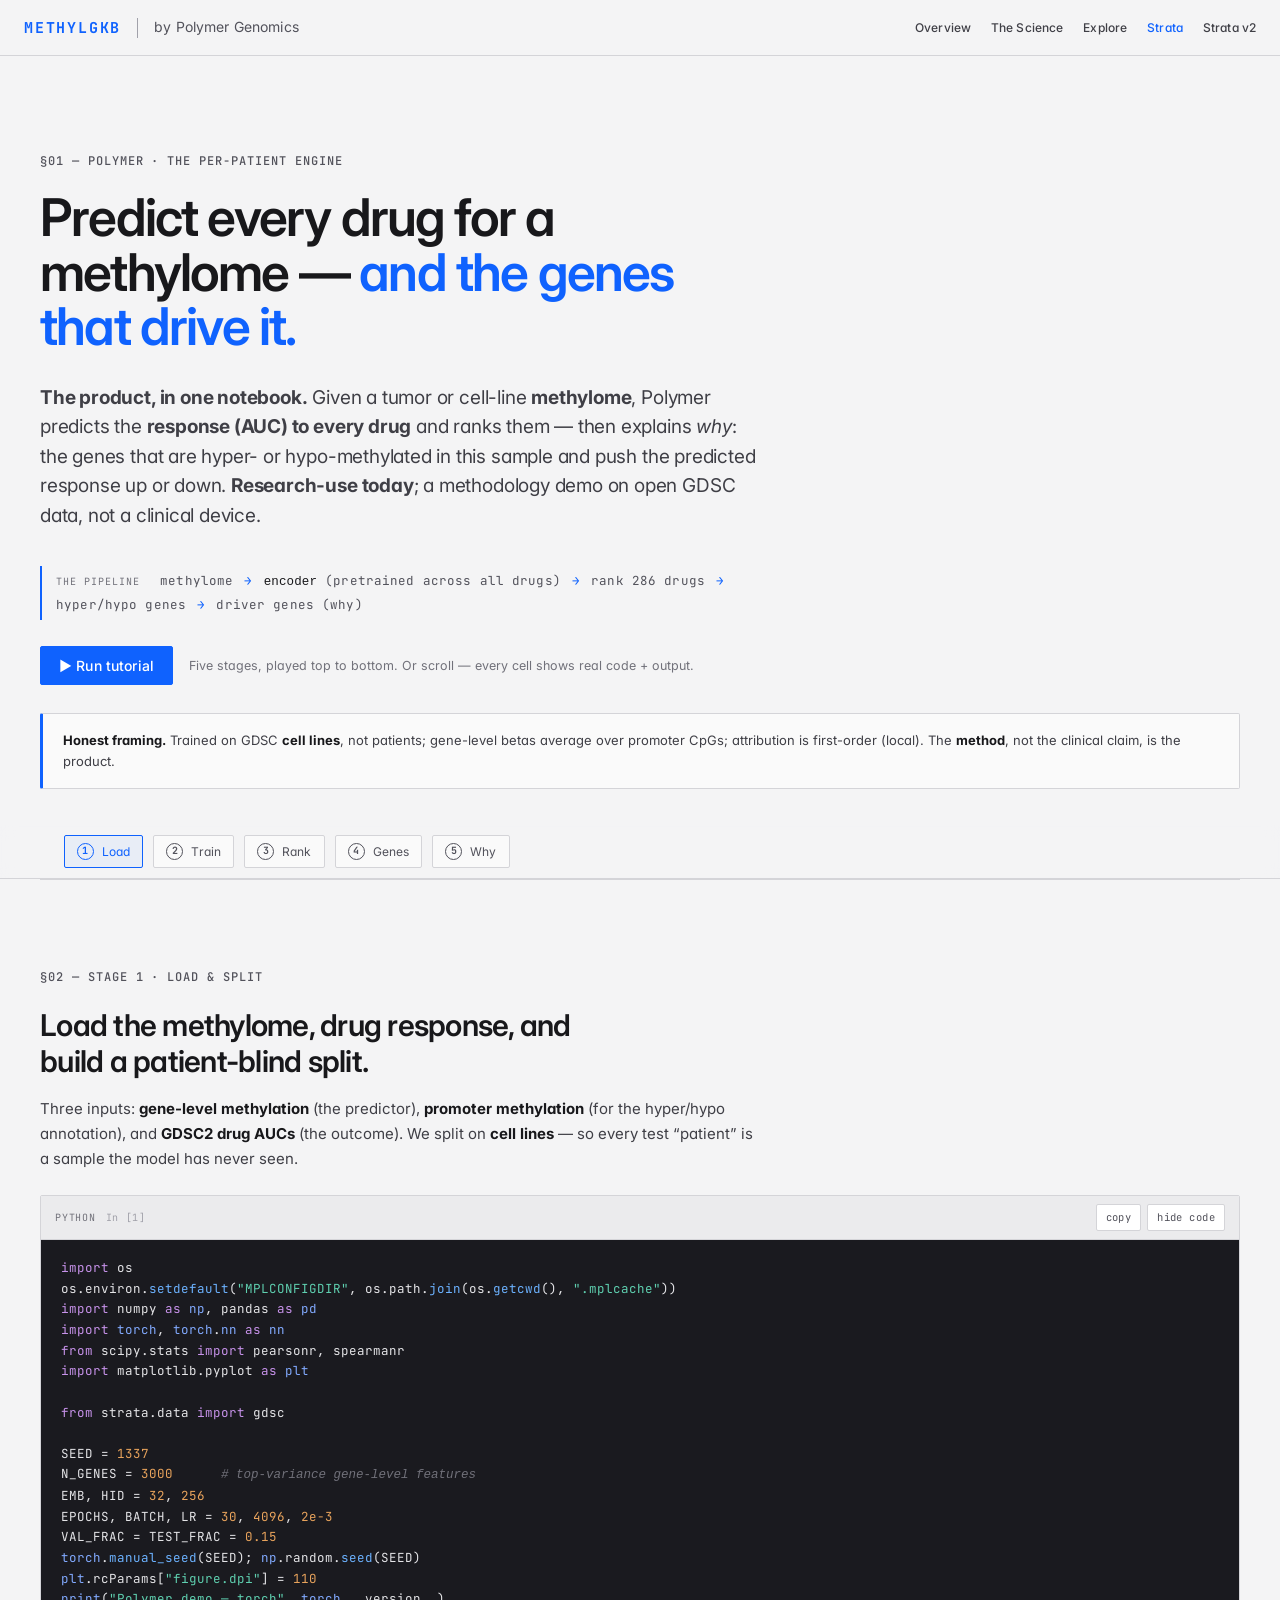
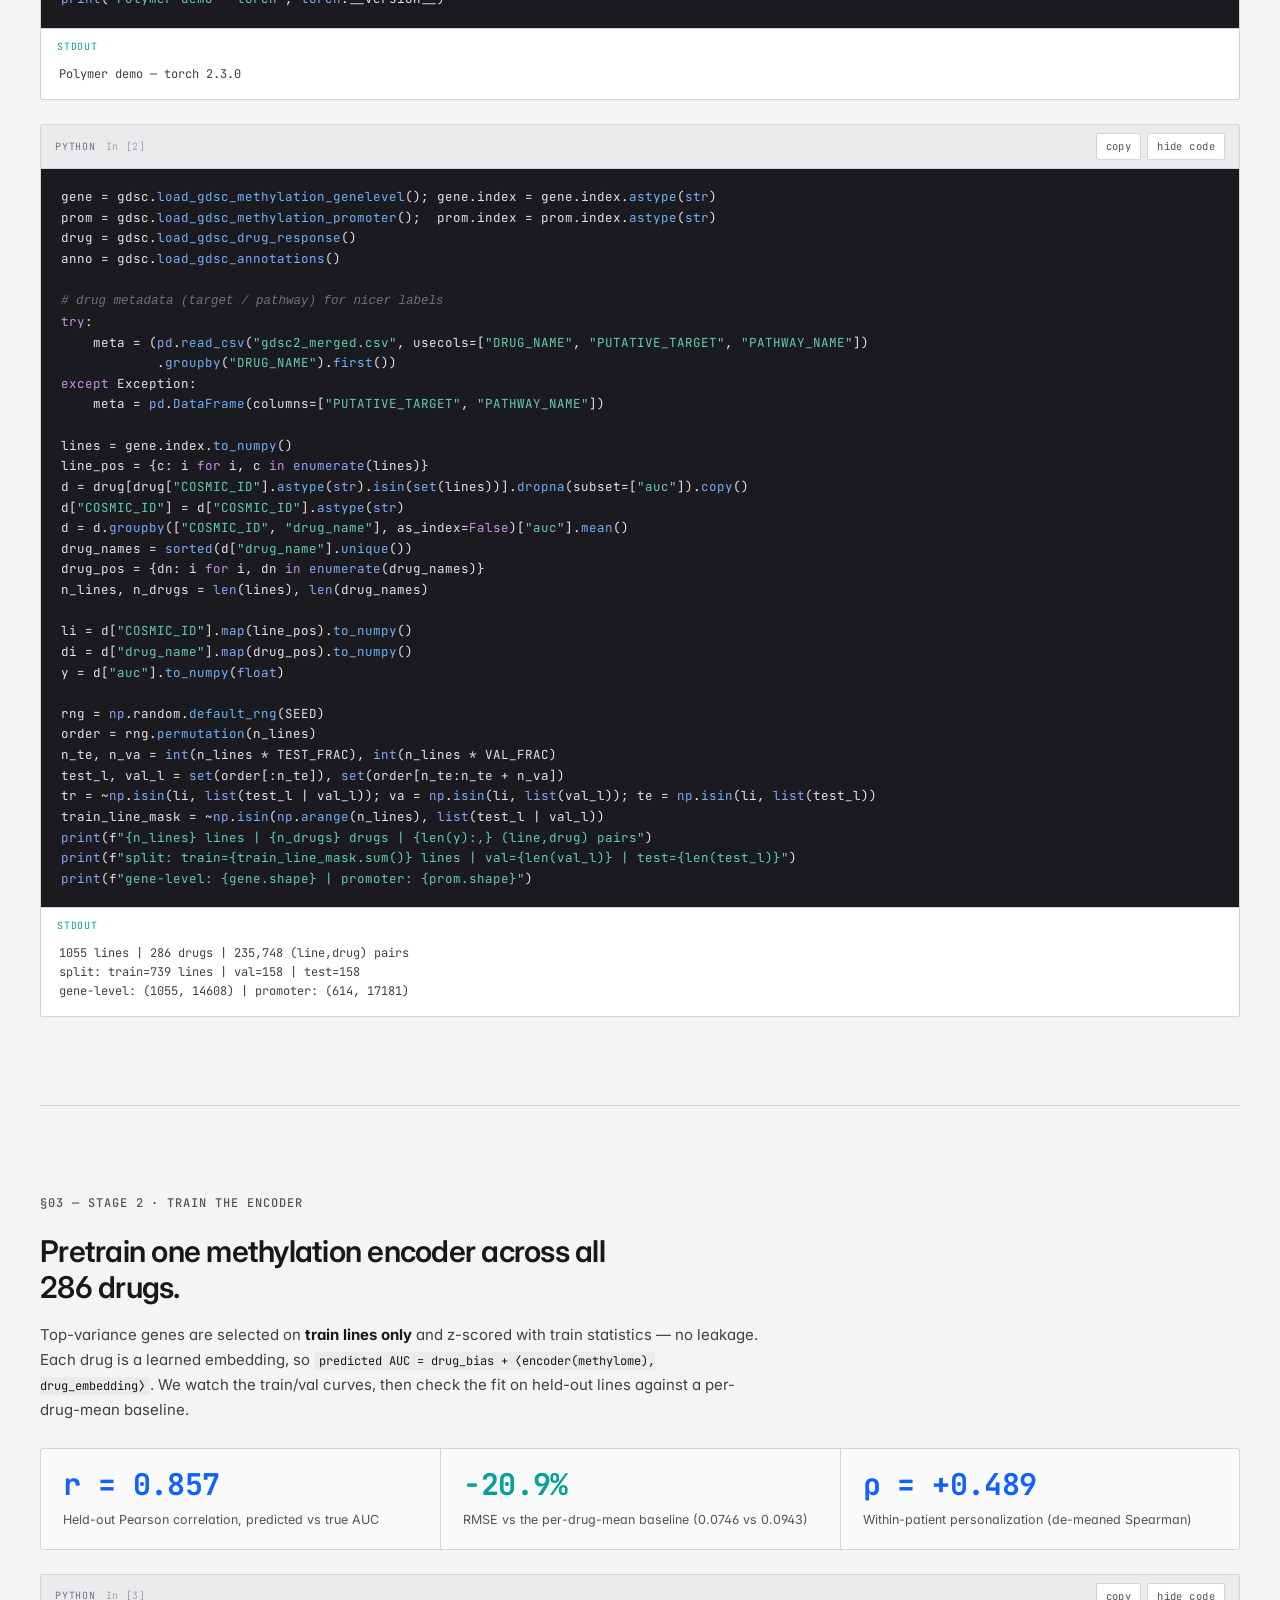
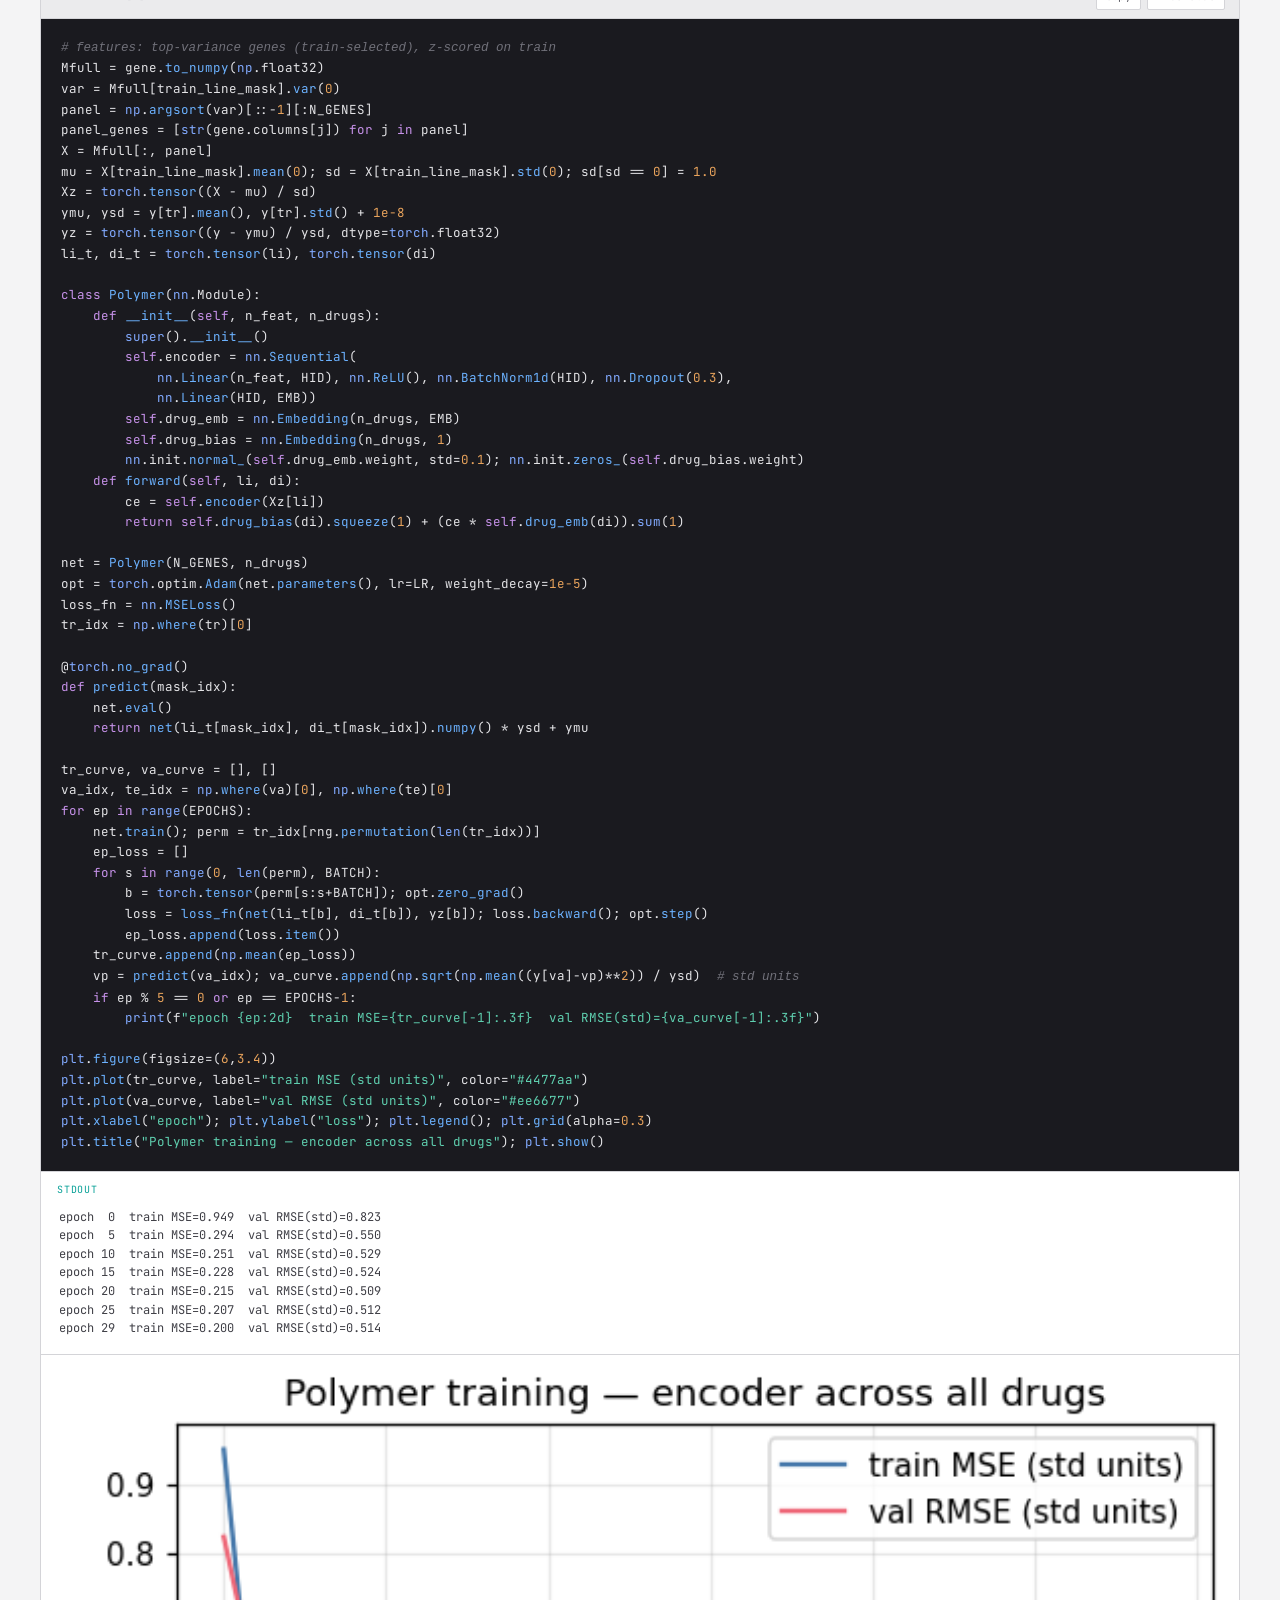
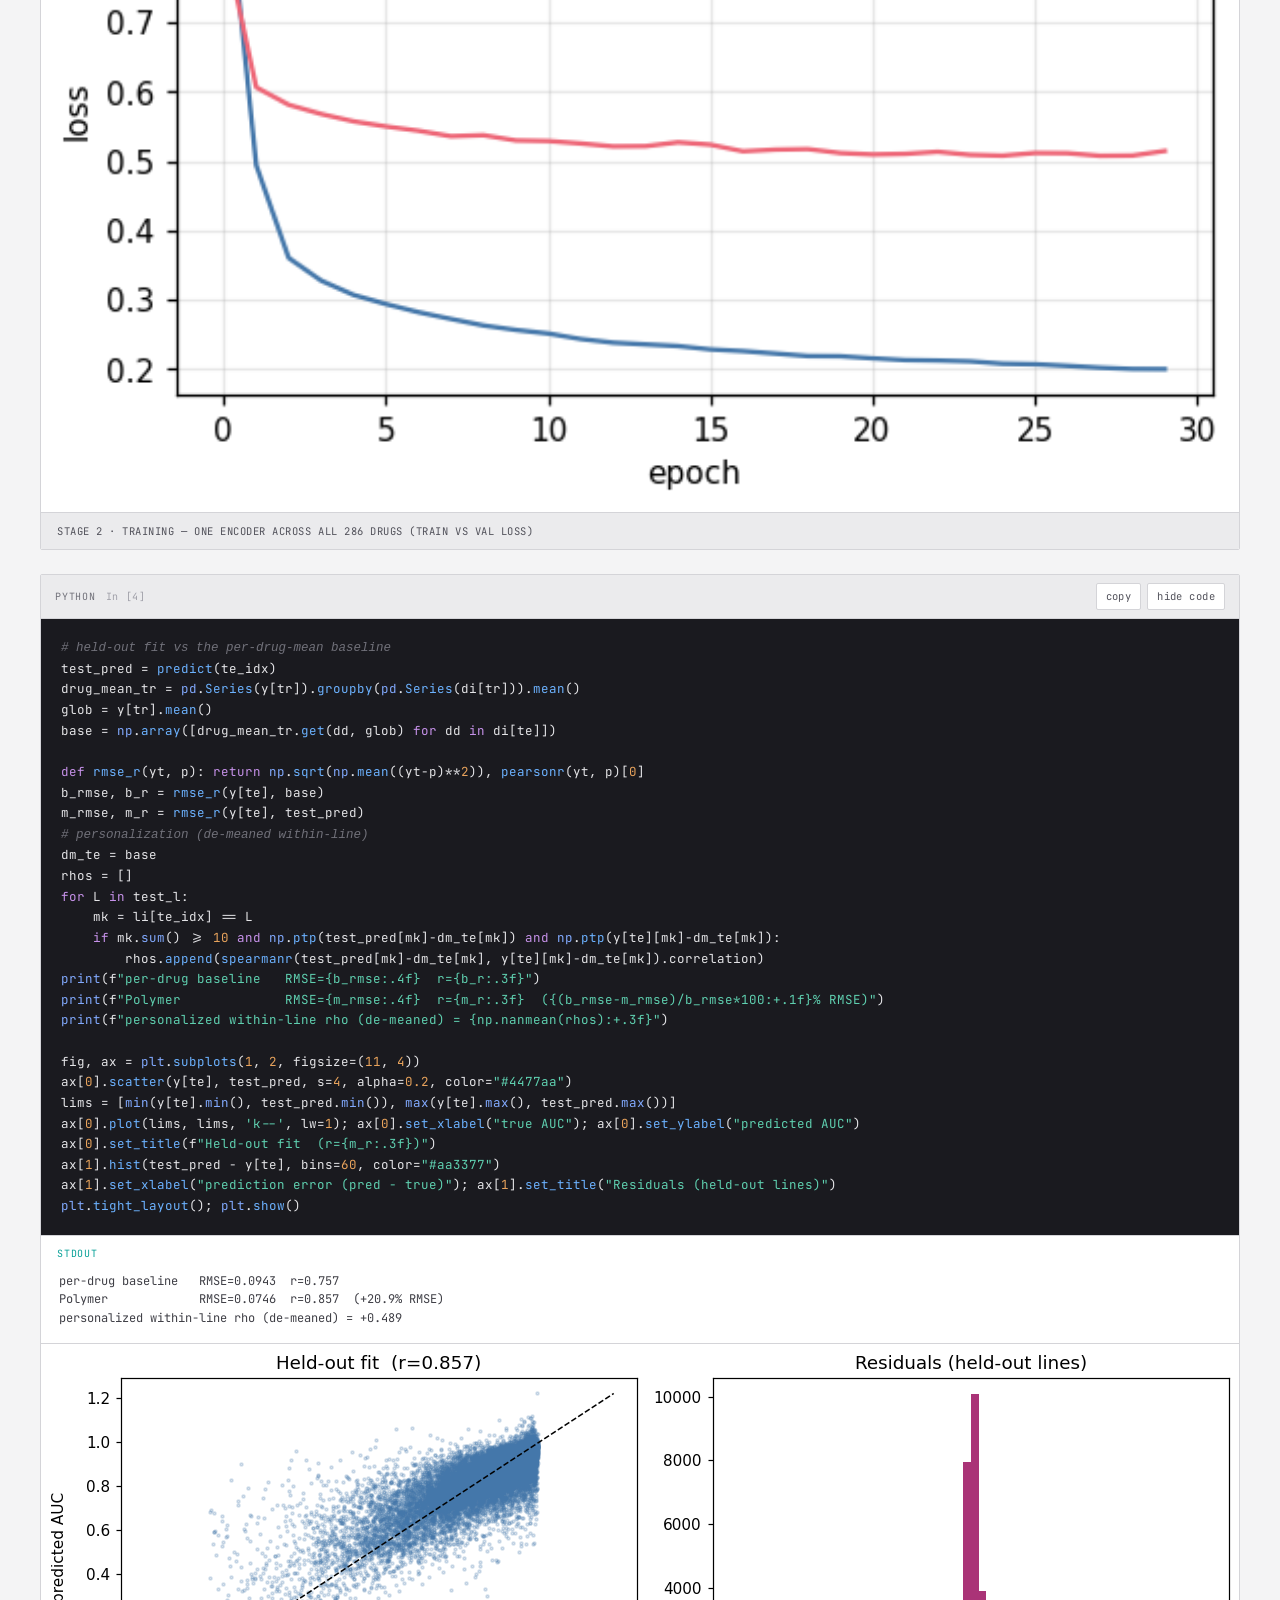
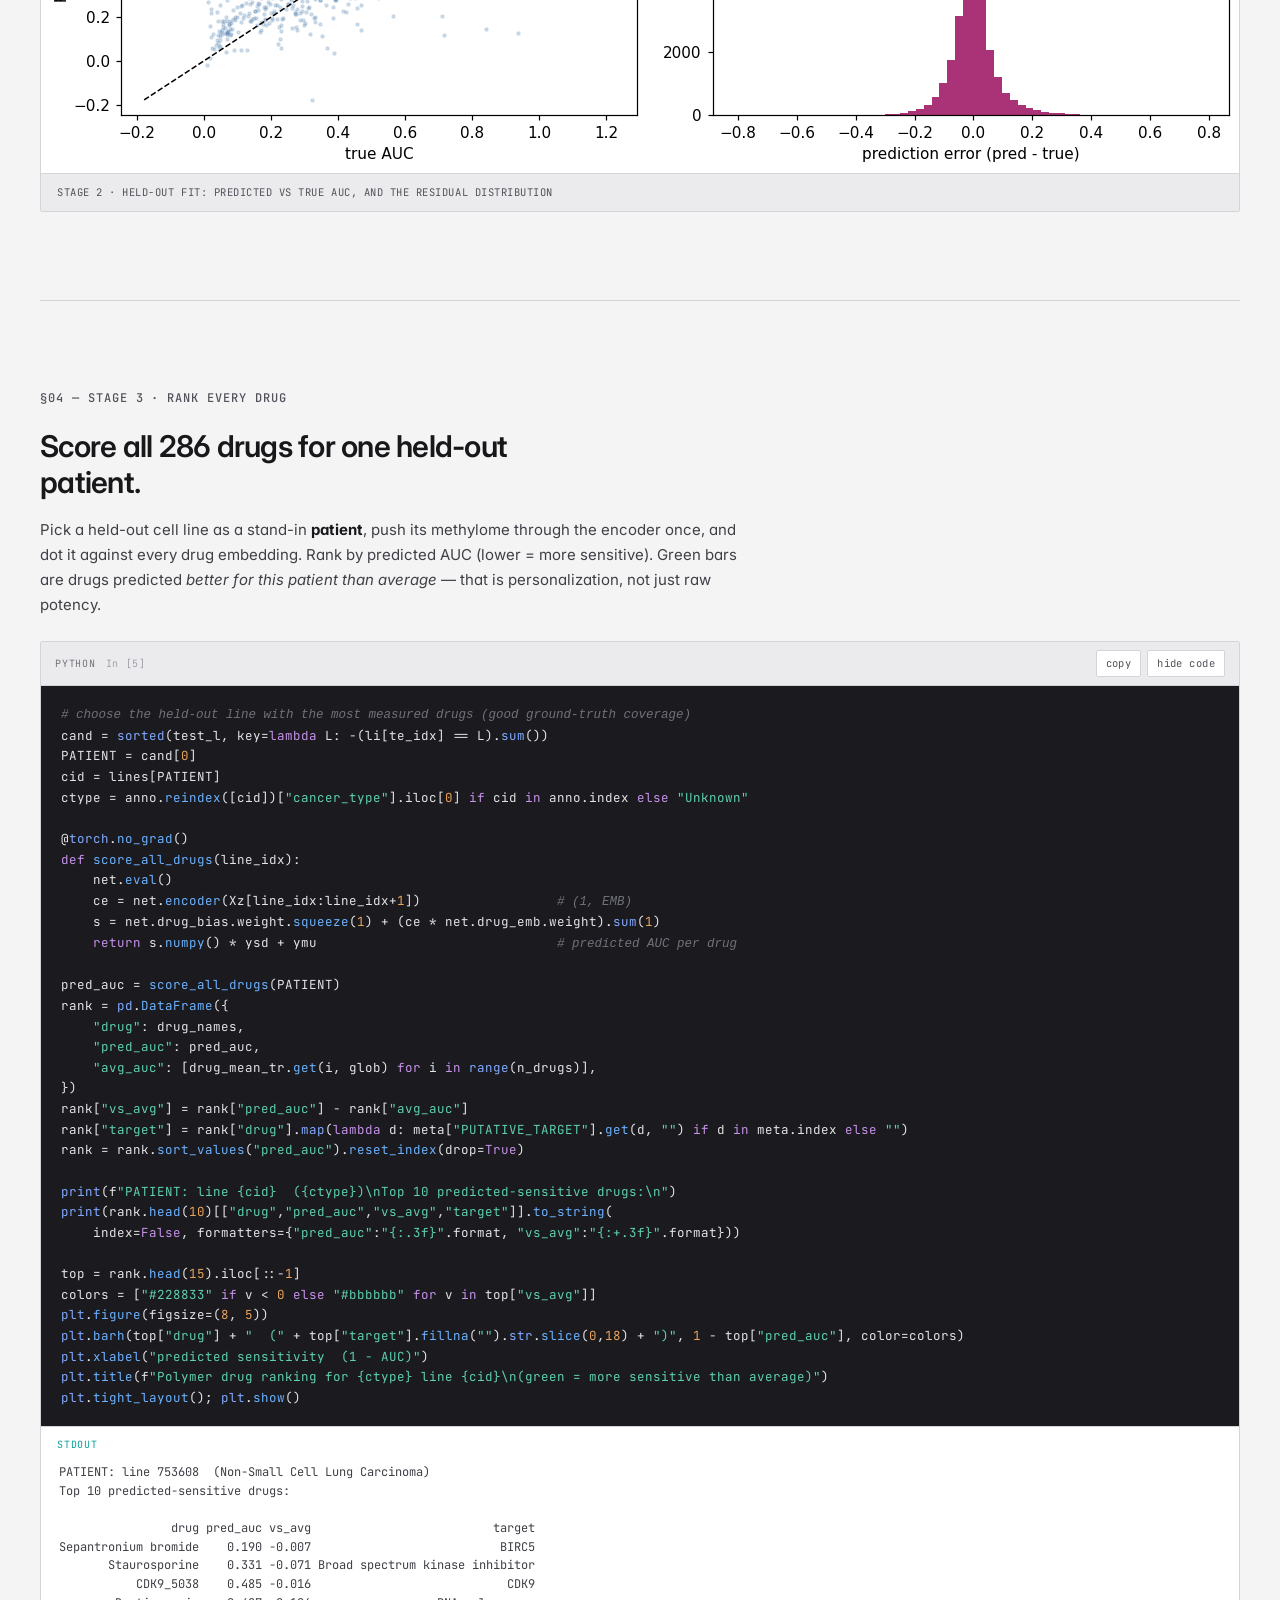
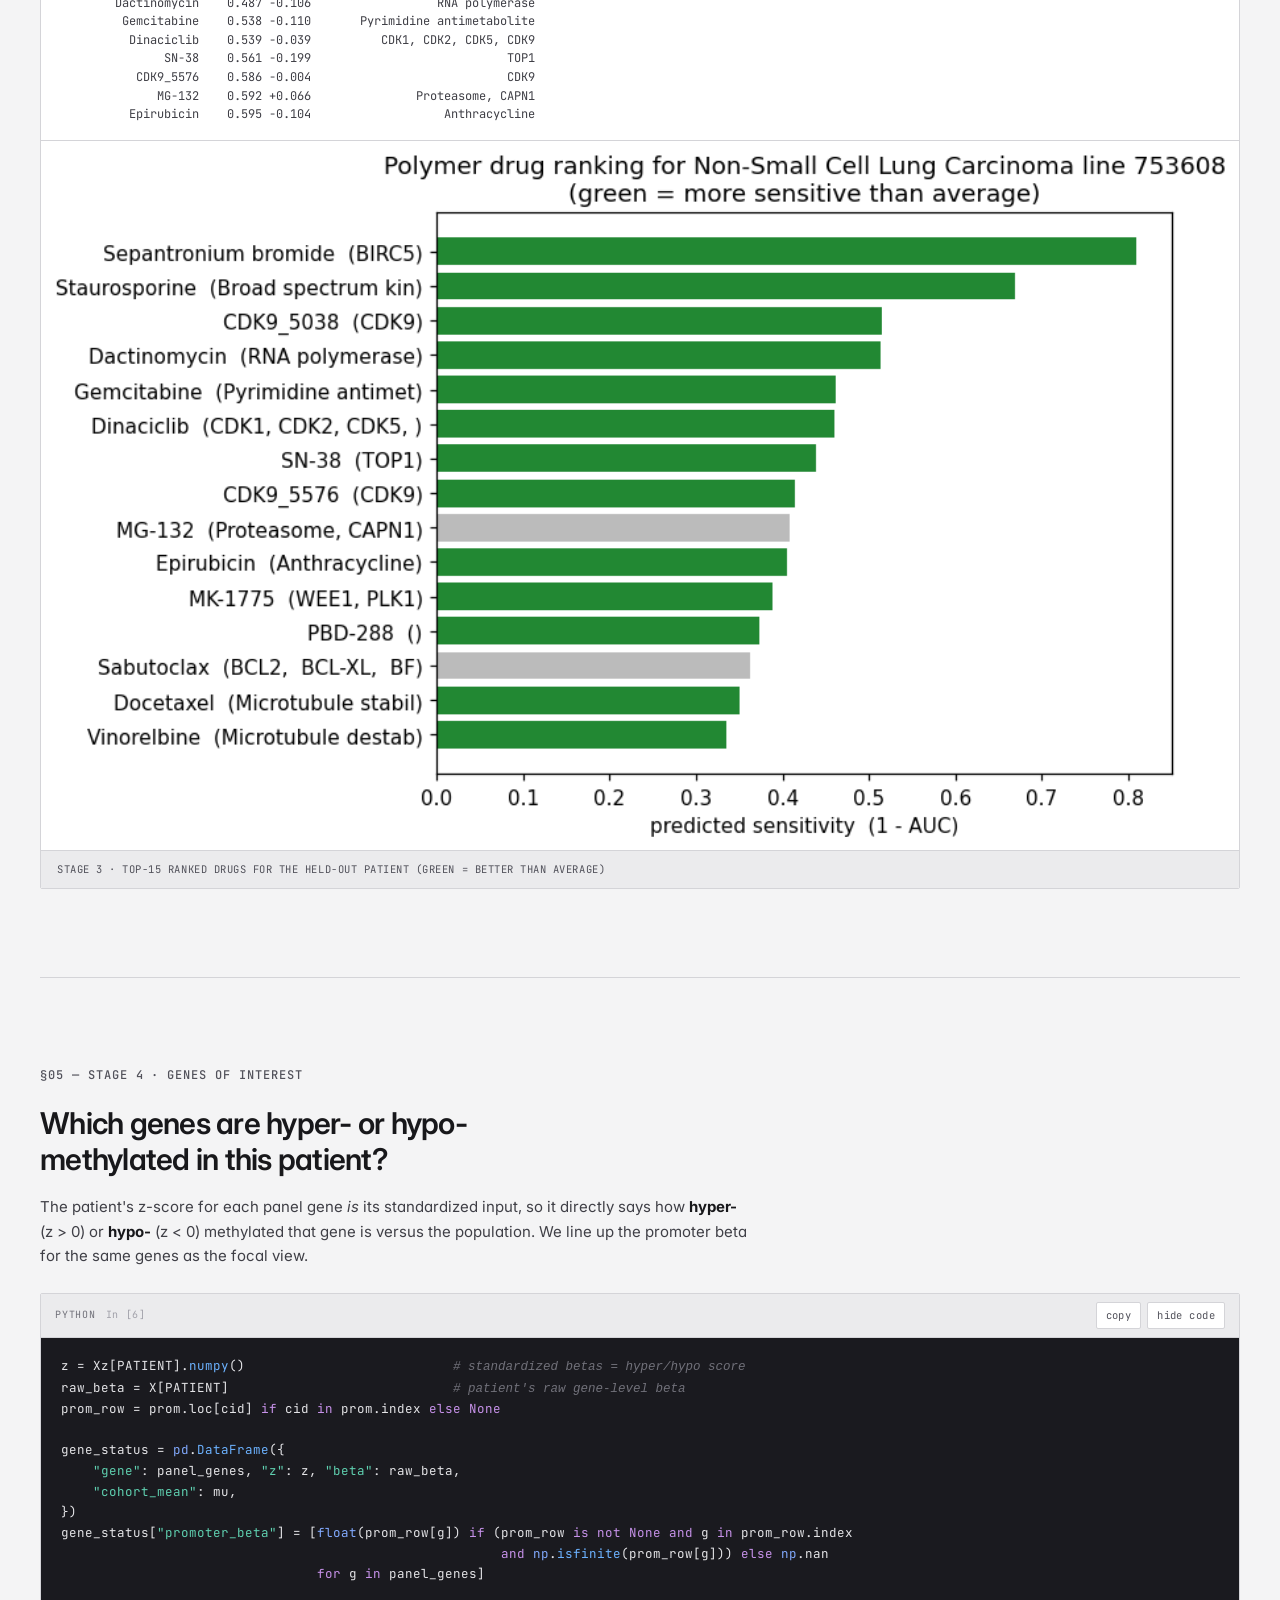
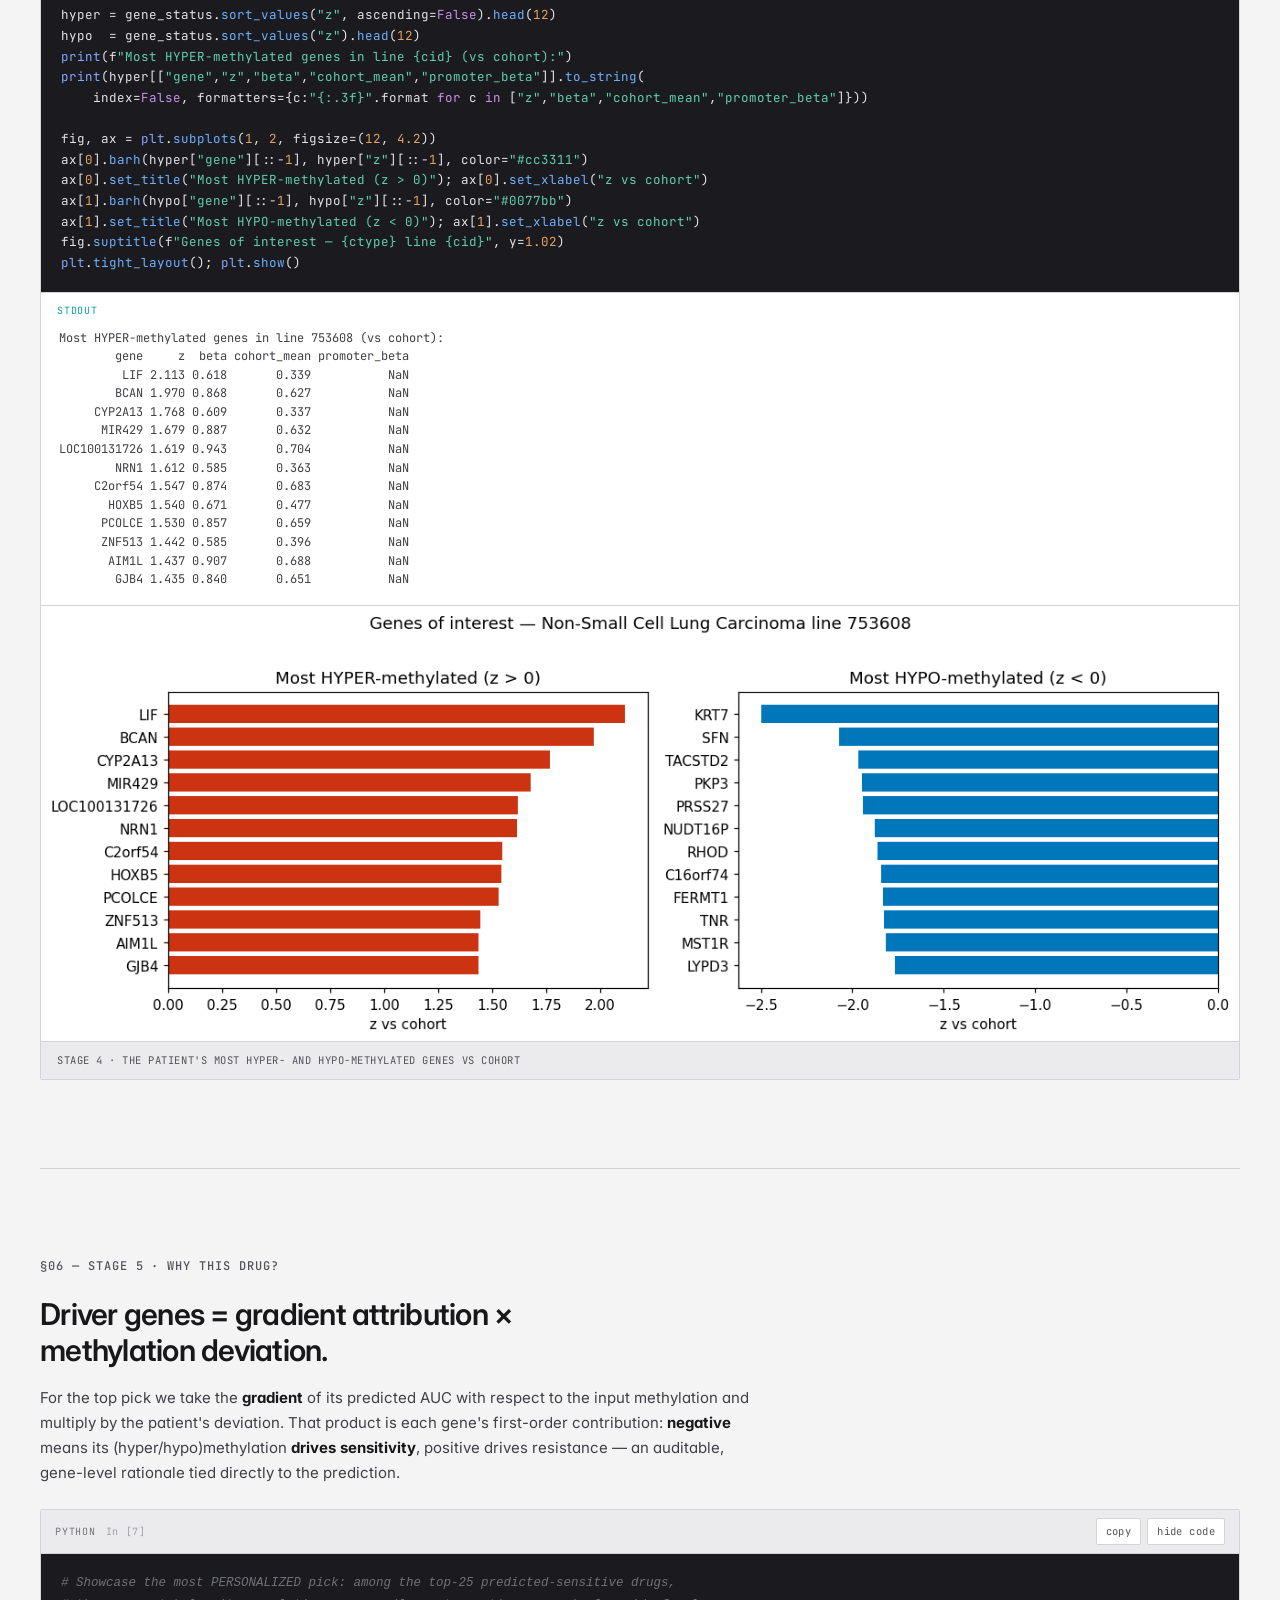
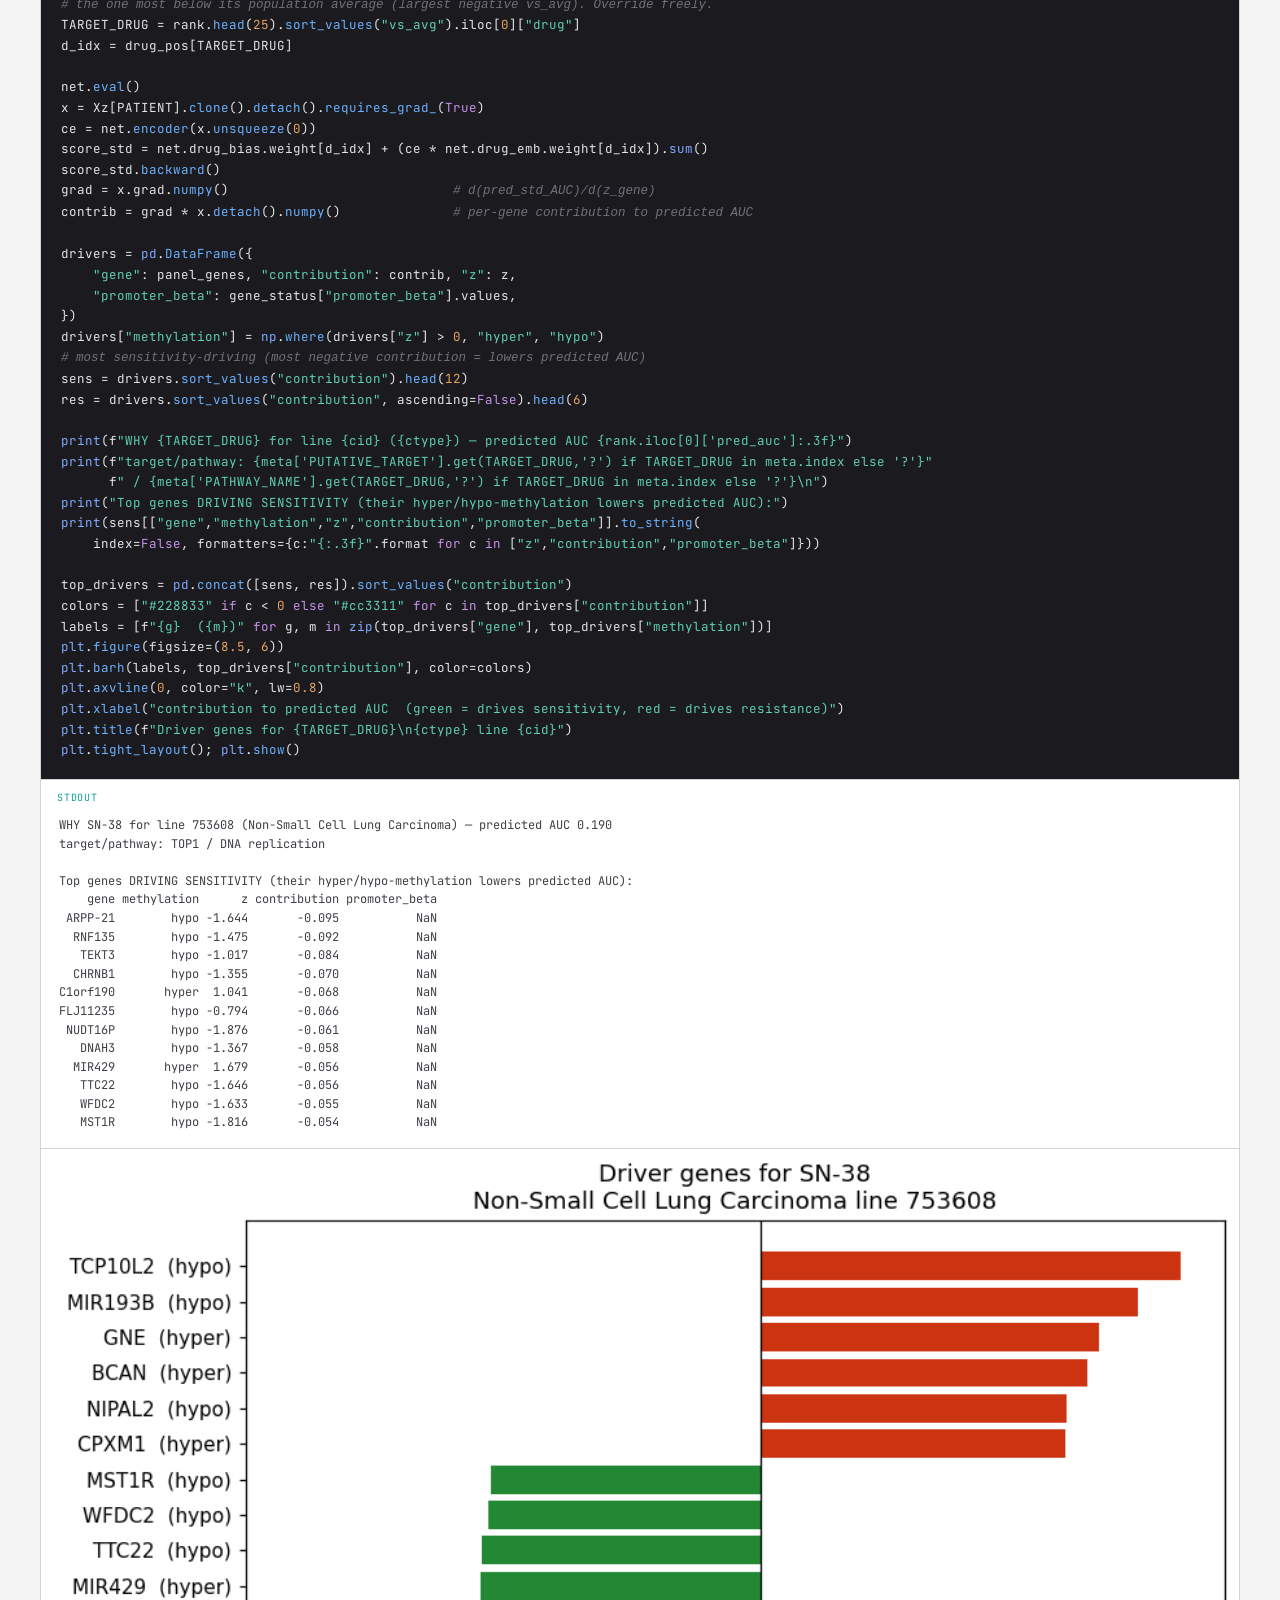
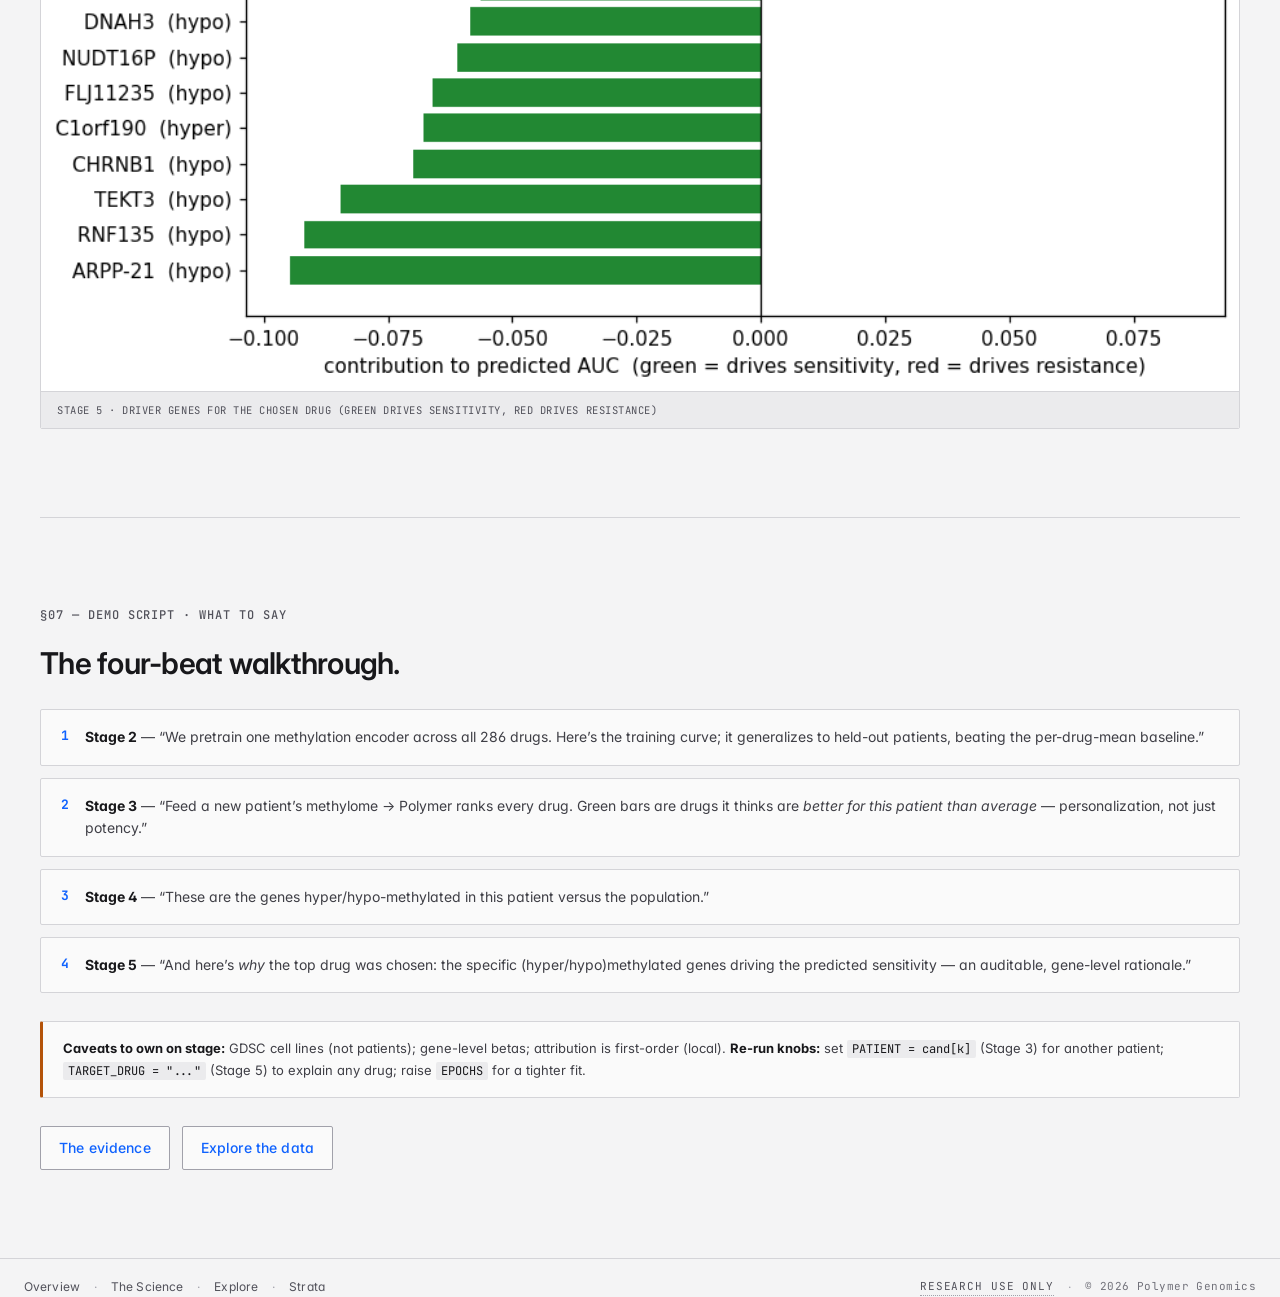
==== commit e1eac51b: "strata demo" ====
--- a/site/strata.html
+++ b/site/strata.html
@@ -3,13 +3,13 @@
 <head>
 <meta charset="UTF-8" />
 <meta name="viewport" content="width=device-width, initial-scale=1.0" />
-<title>Strata — methylation-defined responder subgroups</title>
-<meta name="description" content="Strata is MethylGKB's discovery agent: it scans the methylome against a drug's response, recovers the responder subgroup hidden inside a heterogeneous indication, and writes the opportunity brief — live." />
+<title>Strata — methylation → drug response, with the genes that drive it</title>
+<meta name="description" content="An interactive walkthrough of Polymer: given a methylome, predict the response to every drug and explain why — the hyper/hypo-methylated genes that drive the prediction. Rendered from the polymer_demo notebook." />
 <link rel="preconnect" href="https://fonts.googleapis.com" />
 <link rel="preconnect" href="https://fonts.gstatic.com" crossorigin />
 <link href="https://fonts.googleapis.com/css2?family=Inter:wght@400;500;600;700&family=JetBrains+Mono:wght@400;500;700&display=swap" rel="stylesheet" />
 <link rel="stylesheet" href="styles.css" />
-<link rel="stylesheet" href="strata.css" />
+<link rel="stylesheet" href="polymer.css" />
 </head>
 <body>
 
@@ -29,135 +29,518 @@
 <main>
 
   <!-- HERO -->
-  <section class="wrap hero" style="padding-bottom:40px;">
-    <p class="section-marker">§01 — Strata · the discovery agent</p>
-    <h1 style="font-size:clamp(34px,5vw,52px);max-width:20ch;">
-      Find the responder subgroup <span class="em">hidden inside the indication.</span>
+  <section class="wrap hero" style="padding-bottom:36px;">
+    <p class="section-marker">§01 — Polymer · the per-patient engine</p>
+    <h1 style="font-size:clamp(34px,5vw,52px);max-width:22ch;">
+      Predict every drug for a methylome — <span class="em">and the genes that drive it.</span>
     </h1>
     <p class="lede">
-      <strong>One method, not two drugs.</strong> Strata reads a methylome against any
-      outcome — drug response, survival, toxicity — and names the methylation-defined
-      subgroup that responds, with the biology behind it. A general engine <strong>pointing
-      toward</strong> methylation-guided <strong>clinical decision support</strong> —
-      <strong>research-use today</strong>; drug response is just the first proof.
+      <strong>The product, in one notebook.</strong> Given a tumor or cell-line
+      <strong>methylome</strong>, Polymer predicts the <strong>response (AUC) to every drug</strong>
+      and ranks them — then explains <em>why</em>: the genes that are hyper- or hypo-methylated in
+      this sample and push the predicted response up or down. <strong>Research-use today</strong>;
+      a methodology demo on open GDSC data, not a clinical device.
     </p>
 
-    <!-- THE METHOD (the loop, named explicitly) -->
-    <p class="strata-method">
-      <span class="sm-label">the loop</span>
-      methylome × outcome
-      <span class="sm-arrow">→</span> rank methylation markers
-      <span class="sm-arrow">→</span> name the responder subgroup
-      <span class="sm-arrow">→</span> validate against known biology
+    <!-- THE PIPELINE (the loop, named explicitly) -->
+    <p class="poly-pipe">
+      <span class="pp-label">the pipeline</span>
+      methylome
+      <span class="pp-arrow">→</span> <code>encoder</code> (pretrained across all drugs)
+      <span class="pp-arrow">→</span> rank 286 drugs
+      <span class="pp-arrow">→</span> hyper/hypo genes
+      <span class="pp-arrow">→</span> driver genes (why)
     </p>
 
-    <!-- RUN SELECTOR -->
-    <p class="strata-runcap">
-      Two of <strong>286</strong> drugs in the GDSC panel — illustrative instances. The same
-      engine runs on <em>any</em> methylome × outcome pair.
-    </p>
-    <div class="strata-runbar" id="runBar" role="tablist" aria-label="Demo runs">
-      <button class="strata-runtab is-active" data-run="Palbociclib" role="tab" aria-selected="true">
-        <span class="rt-tag rt-tag-control">Positive control</span>
-        <span class="rt-name">Palbociclib</span>
-        <span class="rt-sub">Pfizer's Ibrance · CDK4/6 · screen #1 marker: MTAP (9p21 co-deletion with CDKN2A)</span>
-      </button>
-      <button class="strata-runtab" data-run="Luminespib" role="tab" aria-selected="false">
-        <span class="rt-tag rt-tag-novel">Novel hit</span>
-        <span class="rt-name">Luminespib</span>
-        <span class="rt-sub">HSP90 inhibitor · screen-derived hypothesis</span>
-      </button>
+    <div class="poly-runctl">
+      <button class="btn btn-primary" id="runTutorial" type="button">▶ Run tutorial</button>
+      <span class="rc-hint">Five stages, played top to bottom. Or scroll — every cell shows real code + output.</span>
     </div>
 
-    <div class="strata-runctl">
-      <div class="src-goal" id="goalLine"></div>
-      <button class="btn btn-primary" id="runBtn">▶ Run discovery</button>
+    <div class="poly-note" style="border-left-color:var(--primary);">
+      <strong>Honest framing.</strong> Trained on GDSC <strong>cell lines</strong>, not patients;
+      gene-level betas average over promoter CpGs; attribution is first-order (local). The
+      <strong>method</strong>, not the clinical claim, is the product.
     </div>
   </section>
 
-  <!-- TRANSCRIPT (the agent reasoning, animated) -->
-  <section class="wrap section" id="transcriptSection" style="padding-top:0;border-top:none;">
-    <p class="section-marker">§02 — Agent transcript</p>
-    <h2 class="h2">Watch the agent reason.</h2>
-    <div class="agent-explainer">
-      <span class="ae-label">What the agent is doing</span>
-      <p>
-        An AI agent (Claude) is given a goal and four tools —
-        <strong>list&nbsp;drugs · scan the methylome for markers · test a subgroup · write the brief</strong>.
-        It decides which tools to run, reads the results, <strong>recognizes the biology</strong>
-        (e.g. that MTAP is the known CDK4/6 control), and writes the brief.
-        The engine does the statistics; <strong>the agent does the judgment.</strong>
-        The headline evidence is the continuous correlation (Spearman&nbsp;&rho;&nbsp;/&nbsp;q); the
-        median-split subgroup is just the operational cut. Below is a recorded run, played back step by step.
-      </p>
+  <!-- STICKY STAGE RAIL -->
+  <div class="stage-rail">
+    <span class="sr-progress"></span>
+    <div class="stage-rail-inner" role="tablist" aria-label="Tutorial stages">
+    <button class="sr-chip" data-target="stage1" type="button"><span class="sr-n"><span class="sr-n-txt">1</span></span><span class="sr-label">Load</span></button>
+    <button class="sr-chip" data-target="stage2" type="button"><span class="sr-n"><span class="sr-n-txt">2</span></span><span class="sr-label">Train</span></button>
+    <button class="sr-chip" data-target="stage3" type="button"><span class="sr-n"><span class="sr-n-txt">3</span></span><span class="sr-label">Rank</span></button>
+    <button class="sr-chip" data-target="stage4" type="button"><span class="sr-n"><span class="sr-n-txt">4</span></span><span class="sr-label">Genes</span></button>
+    <button class="sr-chip" data-target="stage5" type="button"><span class="sr-n"><span class="sr-n-txt">5</span></span><span class="sr-label">Why</span></button>
     </div>
-    <div class="transcript" id="transcript" aria-live="polite"></div>
-  </section>
-
-  <!-- FIGURES + MARKERS + BRIEF (revealed after the transcript) -->
-  <section class="wrap section" id="resultsSection" hidden>
-    <p class="section-marker">§03 — What the screen found</p>
-    <h2 class="h2">Figures, markers, and the brief.</h2>
-
-    <div class="fig-grid" id="figGrid"></div>
-
-    <div class="strata-cols">
-      <div class="strata-col">
-        <h3 class="h3" style="margin-top:8px;">Top response markers</h3>
-        <p class="body" style="margin-bottom:14px;">
-          Per-gene methylation Spearman-correlated against drug AUC (lower AUC = more sensitive).
-          A negative rho means methylation marks sensitivity. FDR q &lt; 0.1.
-        </p>
-        <div class="marker-table-wrap">
-          <table class="marker-table" id="markerTable">
-            <thead><tr><th>Gene</th><th class="num">rho</th><th class="num">q-value</th></tr></thead>
-            <tbody></tbody>
-          </table>
-        </div>
-      </div>
-      <div class="strata-col">
-        <h3 class="h3" style="margin-top:8px;">Opportunity brief</h3>
-        <p class="body" style="margin-bottom:14px;">
-          Generated by the agent in a portfolio-ROI framing — the artifact a business-development team reads.
-        </p>
-        <div class="brief" id="brief"></div>
-      </div>
+  </div>
+
+<section class="wrap section stage" id="stage1">
+  <p class="section-marker">§02 — Stage 1 · Load &amp; split</p>
+  <h2 class="h2" style="max-width:30ch;">Load the methylome, drug response, and build a patient-blind split.</h2>
+  <p class="stage-lede">Three inputs: <strong>gene-level methylation</strong> (the predictor), <strong>promoter methylation</strong> (for the hyper/hypo annotation), and <strong>GDSC2 drug AUCs</strong> (the outcome). We split on <strong>cell lines</strong> — so every test “patient” is a sample the model has never seen.</p>
+      <div class="nb-cell">
+        <div class="nb-toolbar">
+          <span class="nb-lang">python</span>
+          <span class="nb-in">In [1]</span>
+          <span class="nb-actions">
+            <button class="nb-btn" data-act="copy" type="button">copy</button>
+            <button class="nb-btn" data-act="toggle" type="button">hide code</button>
+          </span>
+        </div>
+        <pre class="nb-code"><code>import os
+os.environ.setdefault(&quot;MPLCONFIGDIR&quot;, os.path.join(os.getcwd(), &quot;.mplcache&quot;))
+import numpy as np, pandas as pd
+import torch, torch.nn as nn
+from scipy.stats import pearsonr, spearmanr
+import matplotlib.pyplot as plt
+
+from strata.data import gdsc
+
+SEED = 1337
+N_GENES = 3000      # top-variance gene-level features
+EMB, HID = 32, 256
+EPOCHS, BATCH, LR = 30, 4096, 2e-3
+VAL_FRAC = TEST_FRAC = 0.15
+torch.manual_seed(SEED); np.random.seed(SEED)
+plt.rcParams[&quot;figure.dpi&quot;] = 110
+print(&quot;Polymer demo — torch&quot;, torch.__version__)</code></pre>
+        <div class="nb-out">
+          <div class="nb-out-label">stdout</div>
+          <pre class="nb-stdout">Polymer demo — torch 2.3.0</pre>
+        </div>
+      </div>
+      <div class="nb-cell">
+        <div class="nb-toolbar">
+          <span class="nb-lang">python</span>
+          <span class="nb-in">In [2]</span>
+          <span class="nb-actions">
+            <button class="nb-btn" data-act="copy" type="button">copy</button>
+            <button class="nb-btn" data-act="toggle" type="button">hide code</button>
+          </span>
+        </div>
+        <pre class="nb-code"><code>gene = gdsc.load_gdsc_methylation_genelevel(); gene.index = gene.index.astype(str)
+prom = gdsc.load_gdsc_methylation_promoter();  prom.index = prom.index.astype(str)
+drug = gdsc.load_gdsc_drug_response()
+anno = gdsc.load_gdsc_annotations()
+
+# drug metadata (target / pathway) for nicer labels
+try:
+    meta = (pd.read_csv(&quot;gdsc2_merged.csv&quot;, usecols=[&quot;DRUG_NAME&quot;, &quot;PUTATIVE_TARGET&quot;, &quot;PATHWAY_NAME&quot;])
+            .groupby(&quot;DRUG_NAME&quot;).first())
+except Exception:
+    meta = pd.DataFrame(columns=[&quot;PUTATIVE_TARGET&quot;, &quot;PATHWAY_NAME&quot;])
+
+lines = gene.index.to_numpy()
+line_pos = {c: i for i, c in enumerate(lines)}
+d = drug[drug[&quot;COSMIC_ID&quot;].astype(str).isin(set(lines))].dropna(subset=[&quot;auc&quot;]).copy()
+d[&quot;COSMIC_ID&quot;] = d[&quot;COSMIC_ID&quot;].astype(str)
+d = d.groupby([&quot;COSMIC_ID&quot;, &quot;drug_name&quot;], as_index=False)[&quot;auc&quot;].mean()
+drug_names = sorted(d[&quot;drug_name&quot;].unique())
+drug_pos = {dn: i for i, dn in enumerate(drug_names)}
+n_lines, n_drugs = len(lines), len(drug_names)
+
+li = d[&quot;COSMIC_ID&quot;].map(line_pos).to_numpy()
+di = d[&quot;drug_name&quot;].map(drug_pos).to_numpy()
+y = d[&quot;auc&quot;].to_numpy(float)
+
+rng = np.random.default_rng(SEED)
+order = rng.permutation(n_lines)
+n_te, n_va = int(n_lines * TEST_FRAC), int(n_lines * VAL_FRAC)
+test_l, val_l = set(order[:n_te]), set(order[n_te:n_te + n_va])
+tr = ~np.isin(li, list(test_l | val_l)); va = np.isin(li, list(val_l)); te = np.isin(li, list(test_l))
+train_line_mask = ~np.isin(np.arange(n_lines), list(test_l | val_l))
+print(f&quot;{n_lines} lines | {n_drugs} drugs | {len(y):,} (line,drug) pairs&quot;)
+print(f&quot;split: train={train_line_mask.sum()} lines | val={len(val_l)} | test={len(test_l)}&quot;)
+print(f&quot;gene-level: {gene.shape} | promoter: {prom.shape}&quot;)</code></pre>
+        <div class="nb-out">
+          <div class="nb-out-label">stdout</div>
+          <pre class="nb-stdout">1055 lines | 286 drugs | 235,748 (line,drug) pairs
+split: train=739 lines | val=158 | test=158
+gene-level: (1055, 14608) | promoter: (614, 17181)</pre>
+        </div>
+      </div>
+</section>
+
+<section class="wrap section stage" id="stage2">
+  <p class="section-marker">§03 — Stage 2 · Train the encoder</p>
+  <h2 class="h2" style="max-width:30ch;">Pretrain one methylation encoder across all 286 drugs.</h2>
+  <p class="stage-lede">Top-variance genes are selected on <strong>train lines only</strong> and z-scored with train statistics — no leakage. Each drug is a learned embedding, so <code>predicted AUC = drug_bias + ⟨encoder(methylome), drug_embedding⟩</code>. We watch the train/val curves, then check the fit on held-out lines against a per-drug-mean baseline.</p>
+      <div class="poly-metrics">
+        <div class="poly-metric">
+          <div class="pm-val blue">r = 0.857</div>
+          <div class="pm-l">Held-out Pearson correlation, predicted vs true AUC</div>
+        </div>
+        <div class="poly-metric">
+          <div class="pm-val teal">−20.9%</div>
+          <div class="pm-l">RMSE vs the per-drug-mean baseline (0.0746 vs 0.0943)</div>
+        </div>
+        <div class="poly-metric">
+          <div class="pm-val blue">ρ = +0.489</div>
+          <div class="pm-l">Within-patient personalization (de-meaned Spearman)</div>
+        </div>
+      </div>
+      <div class="nb-cell">
+        <div class="nb-toolbar">
+          <span class="nb-lang">python</span>
+          <span class="nb-in">In [3]</span>
+          <span class="nb-actions">
+            <button class="nb-btn" data-act="copy" type="button">copy</button>
+            <button class="nb-btn" data-act="toggle" type="button">hide code</button>
+          </span>
+        </div>
+        <pre class="nb-code"><code># features: top-variance genes (train-selected), z-scored on train
+Mfull = gene.to_numpy(np.float32)
+var = Mfull[train_line_mask].var(0)
+panel = np.argsort(var)[::-1][:N_GENES]
+panel_genes = [str(gene.columns[j]) for j in panel]
+X = Mfull[:, panel]
+mu = X[train_line_mask].mean(0); sd = X[train_line_mask].std(0); sd[sd == 0] = 1.0
+Xz = torch.tensor((X - mu) / sd)
+ymu, ysd = y[tr].mean(), y[tr].std() + 1e-8
+yz = torch.tensor((y - ymu) / ysd, dtype=torch.float32)
+li_t, di_t = torch.tensor(li), torch.tensor(di)
+
+class Polymer(nn.Module):
+    def __init__(self, n_feat, n_drugs):
+        super().__init__()
+        self.encoder = nn.Sequential(
+            nn.Linear(n_feat, HID), nn.ReLU(), nn.BatchNorm1d(HID), nn.Dropout(0.3),
+            nn.Linear(HID, EMB))
+        self.drug_emb = nn.Embedding(n_drugs, EMB)
+        self.drug_bias = nn.Embedding(n_drugs, 1)
+        nn.init.normal_(self.drug_emb.weight, std=0.1); nn.init.zeros_(self.drug_bias.weight)
+    def forward(self, li, di):
+        ce = self.encoder(Xz[li])
+        return self.drug_bias(di).squeeze(1) + (ce * self.drug_emb(di)).sum(1)
+
+net = Polymer(N_GENES, n_drugs)
+opt = torch.optim.Adam(net.parameters(), lr=LR, weight_decay=1e-5)
+loss_fn = nn.MSELoss()
+tr_idx = np.where(tr)[0]
+
+@torch.no_grad()
+def predict(mask_idx):
+    net.eval()
+    return net(li_t[mask_idx], di_t[mask_idx]).numpy() * ysd + ymu
+
+tr_curve, va_curve = [], []
+va_idx, te_idx = np.where(va)[0], np.where(te)[0]
+for ep in range(EPOCHS):
+    net.train(); perm = tr_idx[rng.permutation(len(tr_idx))]
+    ep_loss = []
+    for s in range(0, len(perm), BATCH):
+        b = torch.tensor(perm[s:s+BATCH]); opt.zero_grad()
+        loss = loss_fn(net(li_t[b], di_t[b]), yz[b]); loss.backward(); opt.step()
+        ep_loss.append(loss.item())
+    tr_curve.append(np.mean(ep_loss))
+    vp = predict(va_idx); va_curve.append(np.sqrt(np.mean((y[va]-vp)**2)) / ysd)  # std units
+    if ep % 5 == 0 or ep == EPOCHS-1:
+        print(f&quot;epoch {ep:2d}  train MSE={tr_curve[-1]:.3f}  val RMSE(std)={va_curve[-1]:.3f}&quot;)
+
+plt.figure(figsize=(6,3.4))
+plt.plot(tr_curve, label=&quot;train MSE (std units)&quot;, color=&quot;#4477aa&quot;)
+plt.plot(va_curve, label=&quot;val RMSE (std units)&quot;, color=&quot;#ee6677&quot;)
+plt.xlabel(&quot;epoch&quot;); plt.ylabel(&quot;loss&quot;); plt.legend(); plt.grid(alpha=0.3)
+plt.title(&quot;Polymer training — encoder across all drugs&quot;); plt.show()</code></pre>
+        <div class="nb-out">
+          <div class="nb-out-label">stdout</div>
+          <pre class="nb-stdout">epoch  0  train MSE=0.949  val RMSE(std)=0.823
+epoch  5  train MSE=0.294  val RMSE(std)=0.550
+epoch 10  train MSE=0.251  val RMSE(std)=0.529
+epoch 15  train MSE=0.228  val RMSE(std)=0.524
+epoch 20  train MSE=0.215  val RMSE(std)=0.509
+epoch 25  train MSE=0.207  val RMSE(std)=0.512
+epoch 29  train MSE=0.200  val RMSE(std)=0.514</pre>
+          <figure class="nb-fig">
+            <img src="polymer/training_curve.png" alt="Stage 2 · training — one encoder across all 286 drugs (train vs val loss)" loading="lazy" />
+            <figcaption>Stage 2 · training — one encoder across all 286 drugs (train vs val loss)</figcaption>
+          </figure>
+        </div>
+      </div>
+      <div class="nb-cell">
+        <div class="nb-toolbar">
+          <span class="nb-lang">python</span>
+          <span class="nb-in">In [4]</span>
+          <span class="nb-actions">
+            <button class="nb-btn" data-act="copy" type="button">copy</button>
+            <button class="nb-btn" data-act="toggle" type="button">hide code</button>
+          </span>
+        </div>
+        <pre class="nb-code"><code># held-out fit vs the per-drug-mean baseline
+test_pred = predict(te_idx)
+drug_mean_tr = pd.Series(y[tr]).groupby(pd.Series(di[tr])).mean()
+glob = y[tr].mean()
+base = np.array([drug_mean_tr.get(dd, glob) for dd in di[te]])
+
+def rmse_r(yt, p): return np.sqrt(np.mean((yt-p)**2)), pearsonr(yt, p)[0]
+b_rmse, b_r = rmse_r(y[te], base)
+m_rmse, m_r = rmse_r(y[te], test_pred)
+# personalization (de-meaned within-line)
+dm_te = base
+rhos = []
+for L in test_l:
+    mk = li[te_idx] == L
+    if mk.sum() &gt;= 10 and np.ptp(test_pred[mk]-dm_te[mk]) and np.ptp(y[te][mk]-dm_te[mk]):
+        rhos.append(spearmanr(test_pred[mk]-dm_te[mk], y[te][mk]-dm_te[mk]).correlation)
+print(f&quot;per-drug baseline   RMSE={b_rmse:.4f}  r={b_r:.3f}&quot;)
+print(f&quot;Polymer             RMSE={m_rmse:.4f}  r={m_r:.3f}  ({(b_rmse-m_rmse)/b_rmse*100:+.1f}% RMSE)&quot;)
+print(f&quot;personalized within-line rho (de-meaned) = {np.nanmean(rhos):+.3f}&quot;)
+
+fig, ax = plt.subplots(1, 2, figsize=(11, 4))
+ax[0].scatter(y[te], test_pred, s=4, alpha=0.2, color=&quot;#4477aa&quot;)
+lims = [min(y[te].min(), test_pred.min()), max(y[te].max(), test_pred.max())]
+ax[0].plot(lims, lims, &#x27;k--&#x27;, lw=1); ax[0].set_xlabel(&quot;true AUC&quot;); ax[0].set_ylabel(&quot;predicted AUC&quot;)
+ax[0].set_title(f&quot;Held-out fit  (r={m_r:.3f})&quot;)
+ax[1].hist(test_pred - y[te], bins=60, color=&quot;#aa3377&quot;)
+ax[1].set_xlabel(&quot;prediction error (pred - true)&quot;); ax[1].set_title(&quot;Residuals (held-out lines)&quot;)
+plt.tight_layout(); plt.show()</code></pre>
+        <div class="nb-out">
+          <div class="nb-out-label">stdout</div>
+          <pre class="nb-stdout">per-drug baseline   RMSE=0.0943  r=0.757
+Polymer             RMSE=0.0746  r=0.857  (+20.9% RMSE)
+personalized within-line rho (de-meaned) = +0.489</pre>
+          <figure class="nb-fig">
+            <img src="polymer/heldout_fit.png" alt="Stage 2 · held-out fit: predicted vs true AUC, and the residual distribution" loading="lazy" />
+            <figcaption>Stage 2 · held-out fit: predicted vs true AUC, and the residual distribution</figcaption>
+          </figure>
+        </div>
+      </div>
+</section>
+
+<section class="wrap section stage" id="stage3">
+  <p class="section-marker">§04 — Stage 3 · Rank every drug</p>
+  <h2 class="h2" style="max-width:30ch;">Score all 286 drugs for one held-out patient.</h2>
+  <p class="stage-lede">Pick a held-out cell line as a stand-in <strong>patient</strong>, push its methylome through the encoder once, and dot it against every drug embedding. Rank by predicted AUC (lower = more sensitive). Green bars are drugs predicted <em>better for this patient than average</em> — that is personalization, not just raw potency.</p>
+      <div class="nb-cell">
+        <div class="nb-toolbar">
+          <span class="nb-lang">python</span>
+          <span class="nb-in">In [5]</span>
+          <span class="nb-actions">
+            <button class="nb-btn" data-act="copy" type="button">copy</button>
+            <button class="nb-btn" data-act="toggle" type="button">hide code</button>
+          </span>
+        </div>
+        <pre class="nb-code"><code># choose the held-out line with the most measured drugs (good ground-truth coverage)
+cand = sorted(test_l, key=lambda L: -(li[te_idx] == L).sum())
+PATIENT = cand[0]
+cid = lines[PATIENT]
+ctype = anno.reindex([cid])[&quot;cancer_type&quot;].iloc[0] if cid in anno.index else &quot;Unknown&quot;
+
+@torch.no_grad()
+def score_all_drugs(line_idx):
+    net.eval()
+    ce = net.encoder(Xz[line_idx:line_idx+1])                 # (1, EMB)
+    s = net.drug_bias.weight.squeeze(1) + (ce * net.drug_emb.weight).sum(1)
+    return s.numpy() * ysd + ymu                              # predicted AUC per drug
+
+pred_auc = score_all_drugs(PATIENT)
+rank = pd.DataFrame({
+    &quot;drug&quot;: drug_names,
+    &quot;pred_auc&quot;: pred_auc,
+    &quot;avg_auc&quot;: [drug_mean_tr.get(i, glob) for i in range(n_drugs)],
+})
+rank[&quot;vs_avg&quot;] = rank[&quot;pred_auc&quot;] - rank[&quot;avg_auc&quot;]
+rank[&quot;target&quot;] = rank[&quot;drug&quot;].map(lambda d: meta[&quot;PUTATIVE_TARGET&quot;].get(d, &quot;&quot;) if d in meta.index else &quot;&quot;)
+rank = rank.sort_values(&quot;pred_auc&quot;).reset_index(drop=True)
+
+print(f&quot;PATIENT: line {cid}  ({ctype})\nTop 10 predicted-sensitive drugs:\n&quot;)
+print(rank.head(10)[[&quot;drug&quot;,&quot;pred_auc&quot;,&quot;vs_avg&quot;,&quot;target&quot;]].to_string(
+    index=False, formatters={&quot;pred_auc&quot;:&quot;{:.3f}&quot;.format, &quot;vs_avg&quot;:&quot;{:+.3f}&quot;.format}))
+
+top = rank.head(15).iloc[::-1]
+colors = [&quot;#228833&quot; if v &lt; 0 else &quot;#bbbbbb&quot; for v in top[&quot;vs_avg&quot;]]
+plt.figure(figsize=(8, 5))
+plt.barh(top[&quot;drug&quot;] + &quot;  (&quot; + top[&quot;target&quot;].fillna(&quot;&quot;).str.slice(0,18) + &quot;)&quot;, 1 - top[&quot;pred_auc&quot;], color=colors)
+plt.xlabel(&quot;predicted sensitivity  (1 - AUC)&quot;)
+plt.title(f&quot;Polymer drug ranking for {ctype} line {cid}\n(green = more sensitive than average)&quot;)
+plt.tight_layout(); plt.show()</code></pre>
+        <div class="nb-out">
+          <div class="nb-out-label">stdout</div>
+          <pre class="nb-stdout">PATIENT: line 753608  (Non-Small Cell Lung Carcinoma)
+Top 10 predicted-sensitive drugs:
+
+                drug pred_auc vs_avg                          target
+Sepantronium bromide    0.190 -0.007                           BIRC5
+       Staurosporine    0.331 -0.071 Broad spectrum kinase inhibitor
+           CDK9_5038    0.485 -0.016                            CDK9
+        Dactinomycin    0.487 -0.106                  RNA polymerase
+         Gemcitabine    0.538 -0.110       Pyrimidine antimetabolite
+          Dinaciclib    0.539 -0.039          CDK1, CDK2, CDK5, CDK9
+               SN-38    0.561 -0.199                            TOP1
+           CDK9_5576    0.586 -0.004                            CDK9
+              MG-132    0.592 +0.066               Proteasome, CAPN1
+          Epirubicin    0.595 -0.104                   Anthracycline</pre>
+          <figure class="nb-fig">
+            <img src="polymer/drug_ranking.png" alt="Stage 3 · top-15 ranked drugs for the held-out patient (green = better than average)" loading="lazy" />
+            <figcaption>Stage 3 · top-15 ranked drugs for the held-out patient (green = better than average)</figcaption>
+          </figure>
+        </div>
+      </div>
+</section>
+
+<section class="wrap section stage" id="stage4">
+  <p class="section-marker">§05 — Stage 4 · Genes of interest</p>
+  <h2 class="h2" style="max-width:30ch;">Which genes are hyper- or hypo-methylated in this patient?</h2>
+  <p class="stage-lede">The patient's z-score for each panel gene <em>is</em> its standardized input, so it directly says how <strong>hyper-</strong> (z&nbsp;&gt;&nbsp;0) or <strong>hypo-</strong> (z&nbsp;&lt;&nbsp;0) methylated that gene is versus the population. We line up the promoter beta for the same genes as the focal view.</p>
+      <div class="nb-cell">
+        <div class="nb-toolbar">
+          <span class="nb-lang">python</span>
+          <span class="nb-in">In [6]</span>
+          <span class="nb-actions">
+            <button class="nb-btn" data-act="copy" type="button">copy</button>
+            <button class="nb-btn" data-act="toggle" type="button">hide code</button>
+          </span>
+        </div>
+        <pre class="nb-code"><code>z = Xz[PATIENT].numpy()                          # standardized betas = hyper/hypo score
+raw_beta = X[PATIENT]                            # patient&#x27;s raw gene-level beta
+prom_row = prom.loc[cid] if cid in prom.index else None
+
+gene_status = pd.DataFrame({
+    &quot;gene&quot;: panel_genes, &quot;z&quot;: z, &quot;beta&quot;: raw_beta,
+    &quot;cohort_mean&quot;: mu,
+})
+gene_status[&quot;promoter_beta&quot;] = [float(prom_row[g]) if (prom_row is not None and g in prom_row.index
+                                                       and np.isfinite(prom_row[g])) else np.nan
+                                for g in panel_genes]
+
+hyper = gene_status.sort_values(&quot;z&quot;, ascending=False).head(12)
+hypo  = gene_status.sort_values(&quot;z&quot;).head(12)
+print(f&quot;Most HYPER-methylated genes in line {cid} (vs cohort):&quot;)
+print(hyper[[&quot;gene&quot;,&quot;z&quot;,&quot;beta&quot;,&quot;cohort_mean&quot;,&quot;promoter_beta&quot;]].to_string(
+    index=False, formatters={c:&quot;{:.3f}&quot;.format for c in [&quot;z&quot;,&quot;beta&quot;,&quot;cohort_mean&quot;,&quot;promoter_beta&quot;]}))
+
+fig, ax = plt.subplots(1, 2, figsize=(12, 4.2))
+ax[0].barh(hyper[&quot;gene&quot;][::-1], hyper[&quot;z&quot;][::-1], color=&quot;#cc3311&quot;)
+ax[0].set_title(&quot;Most HYPER-methylated (z &gt; 0)&quot;); ax[0].set_xlabel(&quot;z vs cohort&quot;)
+ax[1].barh(hypo[&quot;gene&quot;][::-1], hypo[&quot;z&quot;][::-1], color=&quot;#0077bb&quot;)
+ax[1].set_title(&quot;Most HYPO-methylated (z &lt; 0)&quot;); ax[1].set_xlabel(&quot;z vs cohort&quot;)
+fig.suptitle(f&quot;Genes of interest — {ctype} line {cid}&quot;, y=1.02)
+plt.tight_layout(); plt.show()</code></pre>
+        <div class="nb-out">
+          <div class="nb-out-label">stdout</div>
+          <pre class="nb-stdout">Most HYPER-methylated genes in line 753608 (vs cohort):
+        gene     z  beta cohort_mean promoter_beta
+         LIF 2.113 0.618       0.339           NaN
+        BCAN 1.970 0.868       0.627           NaN
+     CYP2A13 1.768 0.609       0.337           NaN
+      MIR429 1.679 0.887       0.632           NaN
+LOC100131726 1.619 0.943       0.704           NaN
+        NRN1 1.612 0.585       0.363           NaN
+     C2orf54 1.547 0.874       0.683           NaN
+       HOXB5 1.540 0.671       0.477           NaN
+      PCOLCE 1.530 0.857       0.659           NaN
+      ZNF513 1.442 0.585       0.396           NaN
+       AIM1L 1.437 0.907       0.688           NaN
+        GJB4 1.435 0.840       0.651           NaN</pre>
+          <figure class="nb-fig">
+            <img src="polymer/genes_of_interest.png" alt="Stage 4 · the patient&#x27;s most hyper- and hypo-methylated genes vs cohort" loading="lazy" />
+            <figcaption>Stage 4 · the patient's most hyper- and hypo-methylated genes vs cohort</figcaption>
+          </figure>
+        </div>
+      </div>
+</section>
+
+<section class="wrap section stage" id="stage5">
+  <p class="section-marker">§06 — Stage 5 · Why this drug?</p>
+  <h2 class="h2" style="max-width:30ch;">Driver genes = gradient attribution × methylation deviation.</h2>
+  <p class="stage-lede">For the top pick we take the <strong>gradient</strong> of its predicted AUC with respect to the input methylation and multiply by the patient's deviation. That product is each gene's first-order contribution: <strong>negative</strong> means its (hyper/hypo)methylation <strong>drives sensitivity</strong>, positive drives resistance — an auditable, gene-level rationale tied directly to the prediction.</p>
+      <div class="nb-cell">
+        <div class="nb-toolbar">
+          <span class="nb-lang">python</span>
+          <span class="nb-in">In [7]</span>
+          <span class="nb-actions">
+            <button class="nb-btn" data-act="copy" type="button">copy</button>
+            <button class="nb-btn" data-act="toggle" type="button">hide code</button>
+          </span>
+        </div>
+        <pre class="nb-code"><code># Showcase the most PERSONALIZED pick: among the top-25 predicted-sensitive drugs,
+# the one most below its population average (largest negative vs_avg). Override freely.
+TARGET_DRUG = rank.head(25).sort_values(&quot;vs_avg&quot;).iloc[0][&quot;drug&quot;]
+d_idx = drug_pos[TARGET_DRUG]
+
+net.eval()
+x = Xz[PATIENT].clone().detach().requires_grad_(True)
+ce = net.encoder(x.unsqueeze(0))
+score_std = net.drug_bias.weight[d_idx] + (ce * net.drug_emb.weight[d_idx]).sum()
+score_std.backward()
+grad = x.grad.numpy()                            # d(pred_std_AUC)/d(z_gene)
+contrib = grad * x.detach().numpy()              # per-gene contribution to predicted AUC
+
+drivers = pd.DataFrame({
+    &quot;gene&quot;: panel_genes, &quot;contribution&quot;: contrib, &quot;z&quot;: z,
+    &quot;promoter_beta&quot;: gene_status[&quot;promoter_beta&quot;].values,
+})
+drivers[&quot;methylation&quot;] = np.where(drivers[&quot;z&quot;] &gt; 0, &quot;hyper&quot;, &quot;hypo&quot;)
+# most sensitivity-driving (most negative contribution = lowers predicted AUC)
+sens = drivers.sort_values(&quot;contribution&quot;).head(12)
+res = drivers.sort_values(&quot;contribution&quot;, ascending=False).head(6)
+
+print(f&quot;WHY {TARGET_DRUG} for line {cid} ({ctype}) — predicted AUC {rank.iloc[0][&#x27;pred_auc&#x27;]:.3f}&quot;)
+print(f&quot;target/pathway: {meta[&#x27;PUTATIVE_TARGET&#x27;].get(TARGET_DRUG,&#x27;?&#x27;) if TARGET_DRUG in meta.index else &#x27;?&#x27;}&quot;
+      f&quot; / {meta[&#x27;PATHWAY_NAME&#x27;].get(TARGET_DRUG,&#x27;?&#x27;) if TARGET_DRUG in meta.index else &#x27;?&#x27;}\n&quot;)
+print(&quot;Top genes DRIVING SENSITIVITY (their hyper/hypo-methylation lowers predicted AUC):&quot;)
+print(sens[[&quot;gene&quot;,&quot;methylation&quot;,&quot;z&quot;,&quot;contribution&quot;,&quot;promoter_beta&quot;]].to_string(
+    index=False, formatters={c:&quot;{:.3f}&quot;.format for c in [&quot;z&quot;,&quot;contribution&quot;,&quot;promoter_beta&quot;]}))
+
+top_drivers = pd.concat([sens, res]).sort_values(&quot;contribution&quot;)
+colors = [&quot;#228833&quot; if c &lt; 0 else &quot;#cc3311&quot; for c in top_drivers[&quot;contribution&quot;]]
+labels = [f&quot;{g}  ({m})&quot; for g, m in zip(top_drivers[&quot;gene&quot;], top_drivers[&quot;methylation&quot;])]
+plt.figure(figsize=(8.5, 6))
+plt.barh(labels, top_drivers[&quot;contribution&quot;], color=colors)
+plt.axvline(0, color=&quot;k&quot;, lw=0.8)
+plt.xlabel(&quot;contribution to predicted AUC  (green = drives sensitivity, red = drives resistance)&quot;)
+plt.title(f&quot;Driver genes for {TARGET_DRUG}\n{ctype} line {cid}&quot;)
+plt.tight_layout(); plt.show()</code></pre>
+        <div class="nb-out">
+          <div class="nb-out-label">stdout</div>
+          <pre class="nb-stdout">WHY SN-38 for line 753608 (Non-Small Cell Lung Carcinoma) — predicted AUC 0.190
+target/pathway: TOP1 / DNA replication
+
+Top genes DRIVING SENSITIVITY (their hyper/hypo-methylation lowers predicted AUC):
+    gene methylation      z contribution promoter_beta
+ ARPP-21        hypo -1.644       -0.095           NaN
+  RNF135        hypo -1.475       -0.092           NaN
+   TEKT3        hypo -1.017       -0.084           NaN
+  CHRNB1        hypo -1.355       -0.070           NaN
+C1orf190       hyper  1.041       -0.068           NaN
+FLJ11235        hypo -0.794       -0.066           NaN
+ NUDT16P        hypo -1.876       -0.061           NaN
+   DNAH3        hypo -1.367       -0.058           NaN
+  MIR429       hyper  1.679       -0.056           NaN
+   TTC22        hypo -1.646       -0.056           NaN
+   WFDC2        hypo -1.633       -0.055           NaN
+   MST1R        hypo -1.816       -0.054           NaN</pre>
+          <figure class="nb-fig">
+            <img src="polymer/driver_genes.png" alt="Stage 5 · driver genes for the chosen drug (green drives sensitivity, red drives resistance)" loading="lazy" />
+            <figcaption>Stage 5 · driver genes for the chosen drug (green drives sensitivity, red drives resistance)</figcaption>
+          </figure>
+        </div>
+      </div>
+</section>
+
+  <!-- CLOSING: demo script -->
+  <section class="wrap section" id="closing">
+    <p class="section-marker">§07 — Demo script · what to say</p>
+    <h2 class="h2">The four-beat walkthrough.</h2>
+    <div class="poly-script">
+      <div class="ps-item"><span class="ps-n">1</span><p class="ps-t"><strong>Stage 2</strong> — &ldquo;We pretrain one methylation encoder across all 286 drugs. Here&rsquo;s the training curve; it generalizes to held-out patients, beating the per-drug-mean baseline.&rdquo;</p></div>
+      <div class="ps-item"><span class="ps-n">2</span><p class="ps-t"><strong>Stage 3</strong> — &ldquo;Feed a new patient&rsquo;s methylome → Polymer ranks every drug. Green bars are drugs it thinks are <em>better for this patient than average</em> — personalization, not just potency.&rdquo;</p></div>
+      <div class="ps-item"><span class="ps-n">3</span><p class="ps-t"><strong>Stage 4</strong> — &ldquo;These are the genes hyper/hypo-methylated in this patient versus the population.&rdquo;</p></div>
+      <div class="ps-item"><span class="ps-n">4</span><p class="ps-t"><strong>Stage 5</strong> — &ldquo;And here&rsquo;s <em>why</em> the top drug was chosen: the specific (hyper/hypo)methylated genes driving the predicted sensitivity — an auditable, gene-level rationale.&rdquo;</p></div>
     </div>
 
-    <div class="note" style="margin-top:36px;">
-      <strong>Illustrative prototype — research use only.</strong> Markers are derived from the GDSC
-      cell-line screen; novel hits are <em>screen-derived hypotheses</em>, not validated companion
-      diagnostics. Their credibility comes from the same unbiased screen recovering the known
-      9p21 / MTAP–CDKN2A → palbociclib positive control: MTAP is the screen's #1 marker
-      (CDKN2A's co-deleted 9p21 neighbor), and CDKN2A itself is recovered deeper in the ranked
-      list — see the canonical-biomarker check below the marker table. Not for clinical decision-making.
+    <div class="poly-note">
+      <strong>Caveats to own on stage:</strong> GDSC cell lines (not patients); gene-level betas;
+      attribution is first-order (local). <strong>Re-run knobs:</strong> set
+      <code>PATIENT = cand[k]</code> (Stage&nbsp;3) for another patient; <code>TARGET_DRUG = "..."</code>
+      (Stage&nbsp;5) to explain any drug; raise <code>EPOCHS</code> for a tighter fit.
     </div>
 
     <div class="hero-actions" style="margin-top:28px;">
       <a class="btn btn-secondary" href="science.html">The evidence</a>
-    </div>
-  </section>
-
-  <!-- SCALE / NVIDIA -->
-  <section class="wrap section" id="scaleSection">
-    <p class="section-marker">§04 — Scale · where this goes</p>
-    <h2 class="h2">The kernel is GPU-shaped by construction.</h2>
-    <p class="lead" style="margin-bottom:18px;">
-      Strata's core operation is one Spearman correlation per gene per drug —
-      embarrassingly parallel over (gene × drug × cohort). Discovery is cheap and
-      decentralizing; what gets expensive is <em>re-screening the whole space as the
-      data grows</em>, and that cost lands on exactly the layer we own.
-    </p>
-    <div class="scale-grid" id="scaleGrid"></div>
-    <p class="body" id="scaleProse" style="margin-top:18px;"></p>
-    <div class="note scale-note">
-      <strong>The bridge.</strong> Every licensed marker→response association is a
-      formal, provenance-stamped claim. Strata is the working on-ramp to the
-      <strong>Polymer claims universe</strong> — a federated graph where contributors
-      generate associations on their own compute and a GPU-bound center keeps the
-      universe cross-checked and coherent. Generation decentralizes; verification is
-      the moat — and verification is RAPIDS-native by construction.
-      <span class="scale-line">You build the engines for autonomous science — we're the structured memory they write to.</span>
+      <a class="btn btn-secondary" href="explore.html">Explore the data</a>
     </div>
   </section>
 
@@ -180,6 +563,6 @@
   </div>
 </footer>
 
-<script src="strata.js"></script>
+<script src="polymer.js"></script>
 </body>
 </html>
--- a/site/polymer.css
+++ b/site/polymer.css
@@ -0,0 +1,185 @@
+/* ──────────────────────────────────────────────────────────────────
+   Polymer — the per-patient tutorial surface (rendered notebook).
+   Tutorial-specific styles only; inherits all tokens + base classes
+   from styles.css (D2: IBM Carbon × Bloomberg). No new colors.
+   ────────────────────────────────────────────────────────────────── */
+
+/* ── The pipeline line (the loop), named under the lede ───────────── */
+.poly-pipe {
+  margin-top: 22px; font-family: var(--font-mono); font-size: 12.5px;
+  color: var(--text-tertiary); line-height: 1.8; letter-spacing: 0.01em;
+  border-left: 2px solid var(--primary); padding: 4px 0 4px 14px; max-width: 86ch;
+}
+.poly-pipe .pp-label {
+  text-transform: uppercase; font-size: 10px; letter-spacing: 0.1em;
+  color: var(--text-muted); margin-right: 12px;
+}
+.poly-pipe .pp-arrow { color: var(--primary); margin: 0 3px; }
+.poly-pipe code { color: var(--text-primary); }
+
+.poly-runctl {
+  margin-top: 26px; display: flex; align-items: center; gap: 16px; flex-wrap: wrap;
+}
+.poly-runctl .rc-hint { font-size: 12.5px; color: var(--text-muted); }
+
+/* ── Sticky stage rail (progress + scrollspy nav) ─────────────────── */
+.stage-rail {
+  position: sticky; top: var(--header-h); z-index: 50;
+  background: rgba(244, 244, 245, 0.92);
+  -webkit-backdrop-filter: blur(8px); backdrop-filter: blur(8px);
+  border-bottom: 1px solid var(--border-subtle);
+}
+.stage-rail-inner {
+  max-width: var(--maxw); margin: 0 auto; padding: 10px 24px;
+  display: flex; align-items: center; gap: 10px; flex-wrap: wrap;
+}
+.stage-rail .sr-progress {
+  position: absolute; left: 0; top: 0; height: 2px; width: 0%;
+  background: var(--primary); transition: width 0.25s ease;
+}
+.sr-chip {
+  font: inherit; cursor: pointer; color: var(--text-tertiary);
+  background: var(--bg-elevated); border: 1px solid var(--border-subtle);
+  border-radius: 2px; padding: 6px 12px;
+  display: inline-flex; align-items: center; gap: 8px;
+  font-size: 12px; letter-spacing: 0.01em;
+  transition: border-color 0.15s, color 0.15s, background-color 0.15s;
+}
+.sr-chip:hover { border-color: var(--primary); color: var(--text-primary); }
+.sr-chip.is-active { border-color: var(--primary); color: var(--primary); background: rgba(15,98,254,0.05); }
+.sr-chip .sr-n {
+  font-family: var(--font-mono); font-size: 10px; font-weight: 700;
+  width: 17px; height: 17px; border-radius: 50%;
+  display: inline-flex; align-items: center; justify-content: center;
+  border: 1px solid currentColor; flex-shrink: 0;
+}
+.sr-chip.is-done { color: var(--cpg-teal); border-color: var(--cpg-teal); }
+.sr-chip.is-done .sr-n::after { content: "✓"; }
+.sr-chip.is-done .sr-n { font-size: 9px; }
+.sr-chip.is-done .sr-n-txt { display: none; }
+
+/* ── Stage section ────────────────────────────────────────────────── */
+.stage { scroll-margin-top: calc(var(--header-h) + 60px); }
+.stage .stage-lede { font-size: 15px; line-height: 1.65; color: var(--text-secondary); max-width: 80ch; margin: 0 0 8px; }
+.stage .stage-lede + .stage-lede { margin-top: 12px; }
+.stage .stage-lede strong { color: var(--text-primary); }
+.stage .stage-lede code, .poly-note code {
+  font-family: var(--font-mono); font-size: 12px; background: var(--bg-deep);
+  padding: 1px 5px; border-radius: 2px; color: var(--text-primary);
+}
+
+/* headline metrics inside a stage */
+.poly-metrics {
+  display: grid; grid-template-columns: repeat(3, 1fr);
+  border: 1px solid var(--border-subtle); border-radius: 2px;
+  background: var(--bg-elevated); overflow: hidden; margin: 26px 0 4px;
+}
+.poly-metric { padding: 20px 22px; border-left: 1px solid var(--border-subtle); }
+.poly-metric:first-child { border-left: none; }
+.poly-metric .pm-val {
+  font-family: var(--font-mono); font-size: 30px; line-height: 1.05;
+  letter-spacing: -0.02em; font-weight: 700; font-variant-numeric: tabular-nums;
+}
+.poly-metric .pm-val.teal { color: var(--cpg-teal); }
+.poly-metric .pm-val.blue { color: var(--primary); }
+.poly-metric .pm-l { margin-top: 10px; font-size: 12.5px; line-height: 1.45; color: var(--text-tertiary); }
+
+/* ── Notebook cell (code + output) ────────────────────────────────── */
+.nb-cell {
+  margin-top: 24px; border: 1px solid var(--border-subtle); border-radius: 2px;
+  overflow: hidden; background: var(--bg-white);
+}
+.nb-cell.reveal { opacity: 0; transform: translateY(10px); }
+.nb-cell.reveal.is-in { opacity: 1; transform: none; transition: opacity 0.5s ease, transform 0.5s cubic-bezier(.2,.8,.2,1); }
+
+.nb-toolbar {
+  display: flex; align-items: center; gap: 10px;
+  padding: 8px 14px; background: var(--bg-deep); border-bottom: 1px solid var(--border-subtle);
+}
+.nb-toolbar .nb-lang {
+  font-family: var(--font-mono); font-size: 10px; letter-spacing: 0.08em;
+  text-transform: uppercase; color: var(--text-muted);
+}
+.nb-toolbar .nb-in {
+  font-family: var(--font-mono); font-size: 10px; letter-spacing: 0.06em;
+  color: var(--text-faint);
+}
+.nb-toolbar .nb-actions { margin-left: auto; display: flex; gap: 6px; }
+.nb-btn {
+  font: inherit; font-family: var(--font-mono); font-size: 10.5px; letter-spacing: 0.04em;
+  cursor: pointer; color: var(--text-tertiary);
+  background: var(--bg-white); border: 1px solid var(--border-subtle); border-radius: 2px;
+  padding: 4px 9px; transition: border-color 0.15s, color 0.15s;
+}
+.nb-btn:hover { border-color: var(--primary); color: var(--primary); }
+
+/* code body (dark) */
+.nb-code {
+  margin: 0; background: #1A1A1F; color: #E4E4E7;
+  font-family: var(--font-mono); font-size: 12.5px; line-height: 1.65;
+  padding: 18px 20px; overflow-x: auto;
+}
+.nb-code code { font: inherit; white-space: pre; }
+.nb-cell.code-hidden .nb-code { display: none; }
+/* python syntax tokens */
+.nb-code .tok-cmt { color: #71717A; font-style: italic; }
+.nb-code .tok-kw  { color: #C792EA; }
+.nb-code .tok-str { color: #5FD0B0; }
+.nb-code .tok-num { color: #E8A35C; }
+.nb-code .tok-fn  { color: #6CB2FF; }
+.nb-code .tok-bi  { color: #82AAFF; }
+
+/* output region */
+.nb-out { border-top: 1px solid var(--border-subtle); }
+.nb-out-label {
+  font-family: var(--font-mono); font-size: 10px; letter-spacing: 0.08em;
+  text-transform: uppercase; color: var(--cpg-teal);
+  padding: 10px 16px 0;
+}
+.nb-stdout {
+  margin: 6px 0 0; padding: 4px 18px 16px;
+  font-family: var(--font-mono); font-size: 12px; line-height: 1.55;
+  color: var(--text-secondary); white-space: pre; overflow-x: auto;
+}
+.nb-fig { margin: 0; border-top: 1px solid var(--border-subtle); background: #fff; }
+.nb-fig img { width: 100%; height: auto; display: block; }
+.nb-fig figcaption {
+  font-family: var(--font-mono); font-size: 10.5px; letter-spacing: 0.05em;
+  text-transform: uppercase; color: var(--text-tertiary);
+  padding: 10px 16px; border-top: 1px solid var(--border-subtle); background: var(--bg-deep);
+}
+
+/* ── Closing: demo script ─────────────────────────────────────────── */
+.poly-script { margin-top: 28px; display: grid; gap: 12px; counter-reset: ps; }
+.poly-script .ps-item {
+  display: grid; grid-template-columns: auto 1fr; gap: 16px; align-items: start;
+  border: 1px solid var(--border-subtle); border-radius: 2px; background: var(--bg-elevated);
+  padding: 16px 20px;
+}
+.poly-script .ps-n {
+  font-family: var(--font-mono); font-size: 13px; font-weight: 700; color: var(--primary);
+  font-variant-numeric: tabular-nums;
+}
+.poly-script .ps-t { font-size: 14px; line-height: 1.6; color: var(--text-secondary); margin: 0; }
+.poly-script .ps-t strong { color: var(--text-primary); }
+
+.poly-note {
+  margin-top: 28px; padding: 16px 20px;
+  border: 1px solid var(--border-subtle); border-left: 3px solid var(--accent-amber);
+  border-radius: 2px; background: var(--bg-elevated);
+  font-size: 13px; line-height: 1.6; color: var(--text-secondary);
+}
+.poly-note strong { color: var(--text-primary); }
+
+/* ── Responsive ───────────────────────────────────────────────────── */
+@media (max-width: 880px) {
+  .poly-metrics { grid-template-columns: 1fr; }
+  .poly-metric { border-left: none; border-top: 1px solid var(--border-subtle); }
+  .poly-metric:first-child { border-top: none; }
+  .stage-rail-inner { gap: 6px; padding: 8px 16px; }
+  .sr-chip .sr-label { display: none; }
+}
+@media (prefers-reduced-motion: reduce) {
+  .nb-cell.reveal { opacity: 1; transform: none; }
+  .stage-rail .sr-progress { transition: none; }
+}
